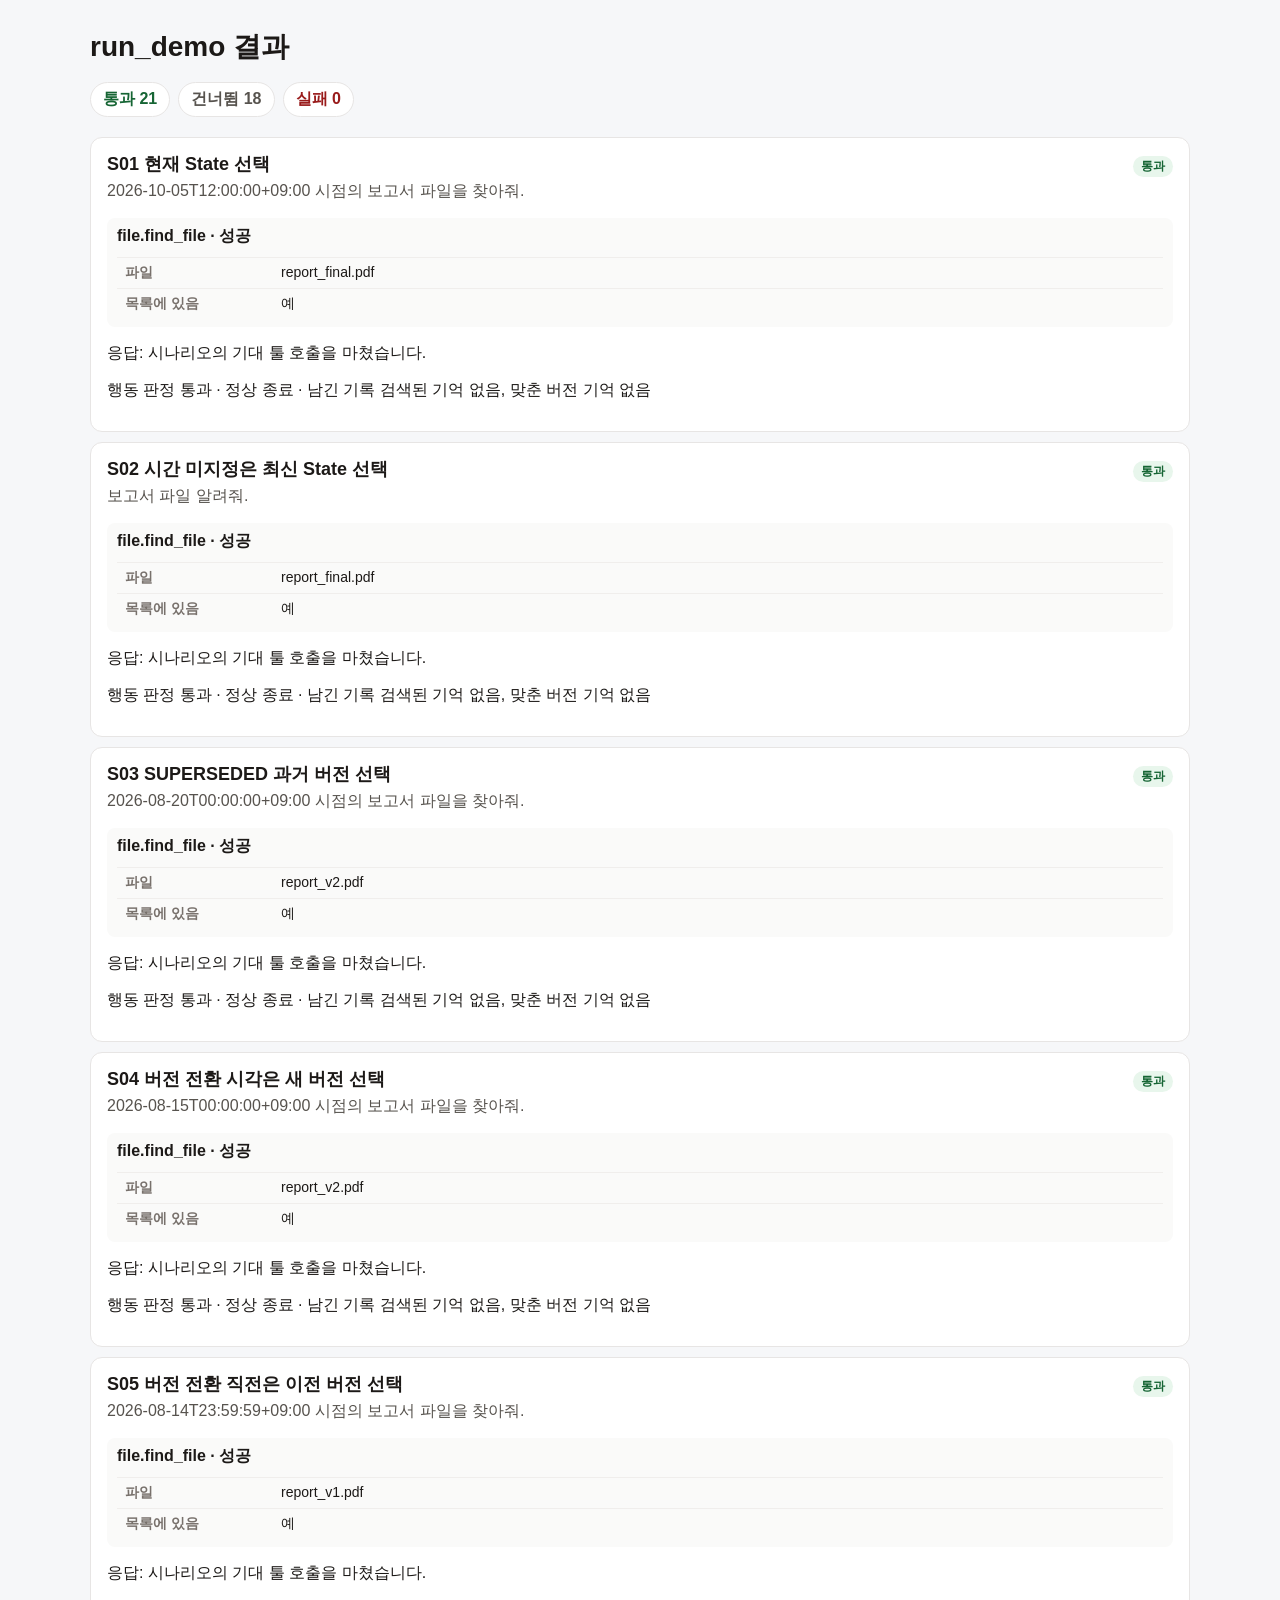
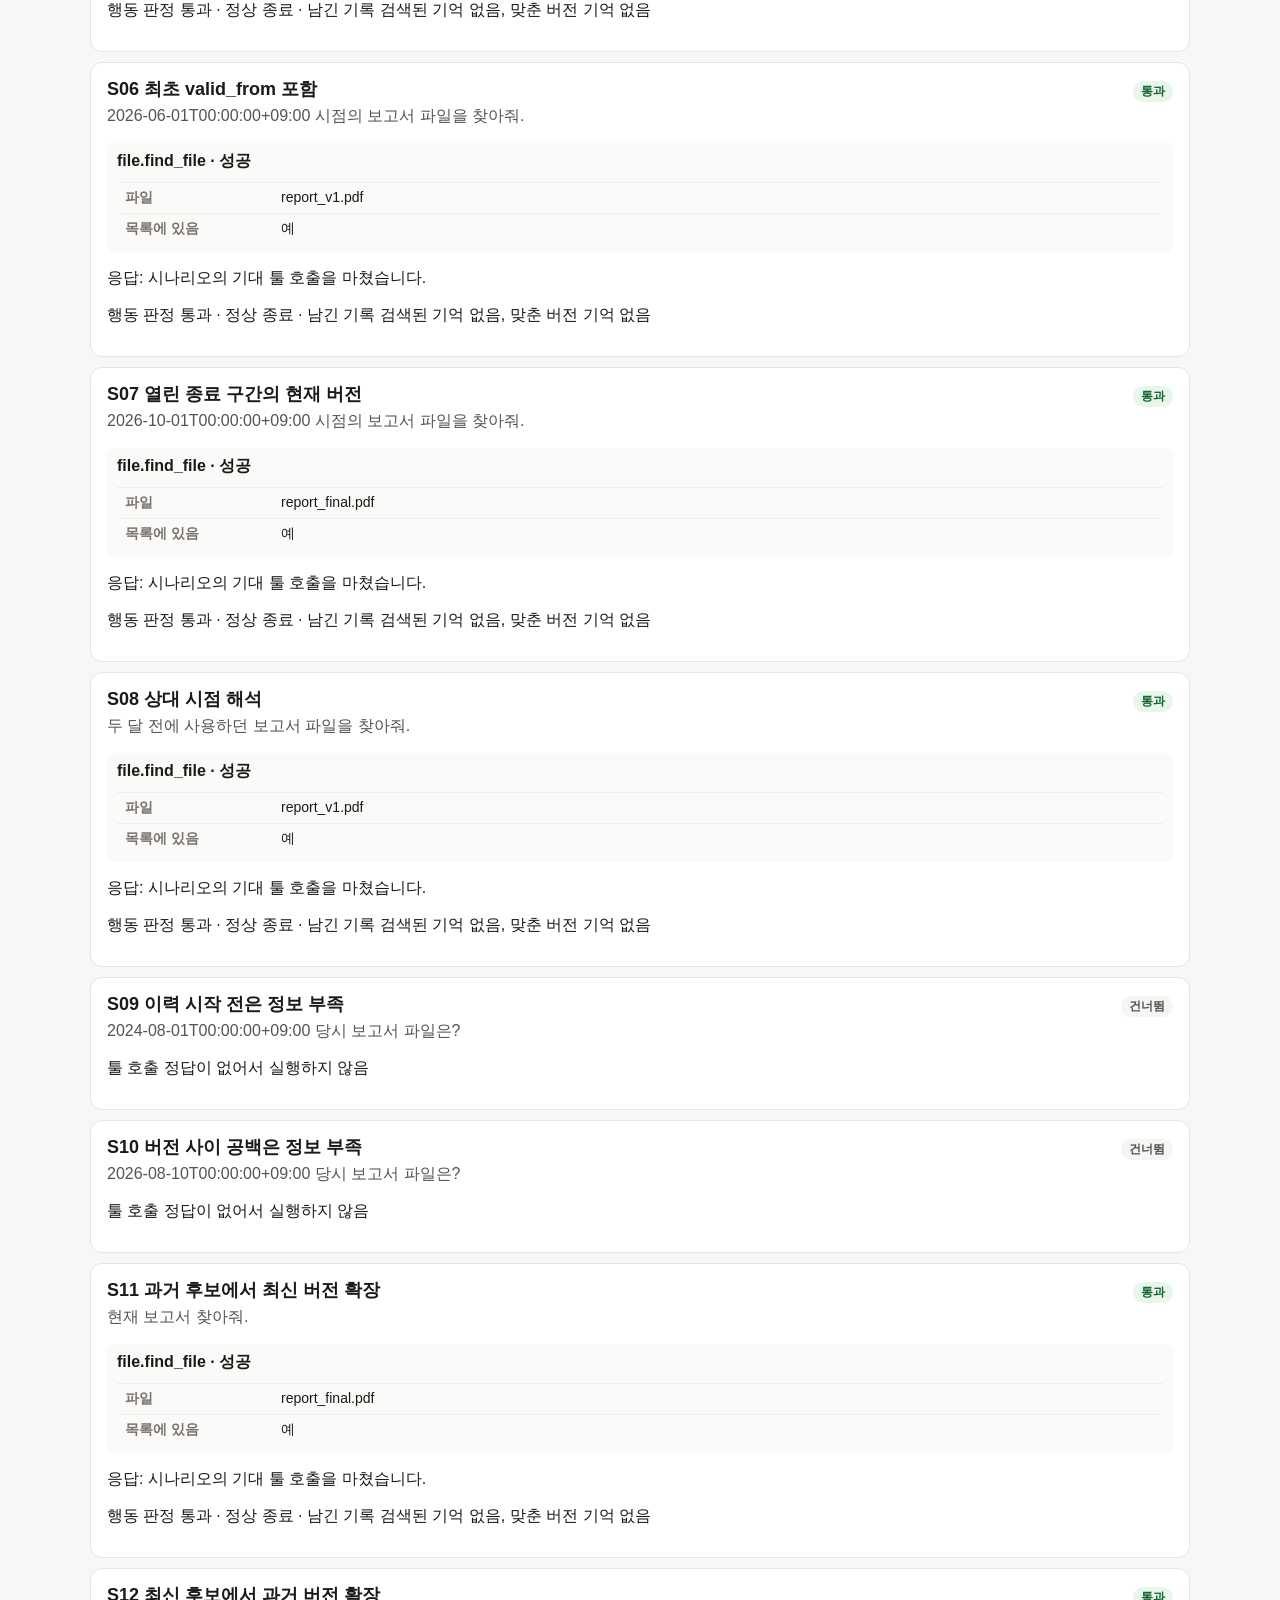
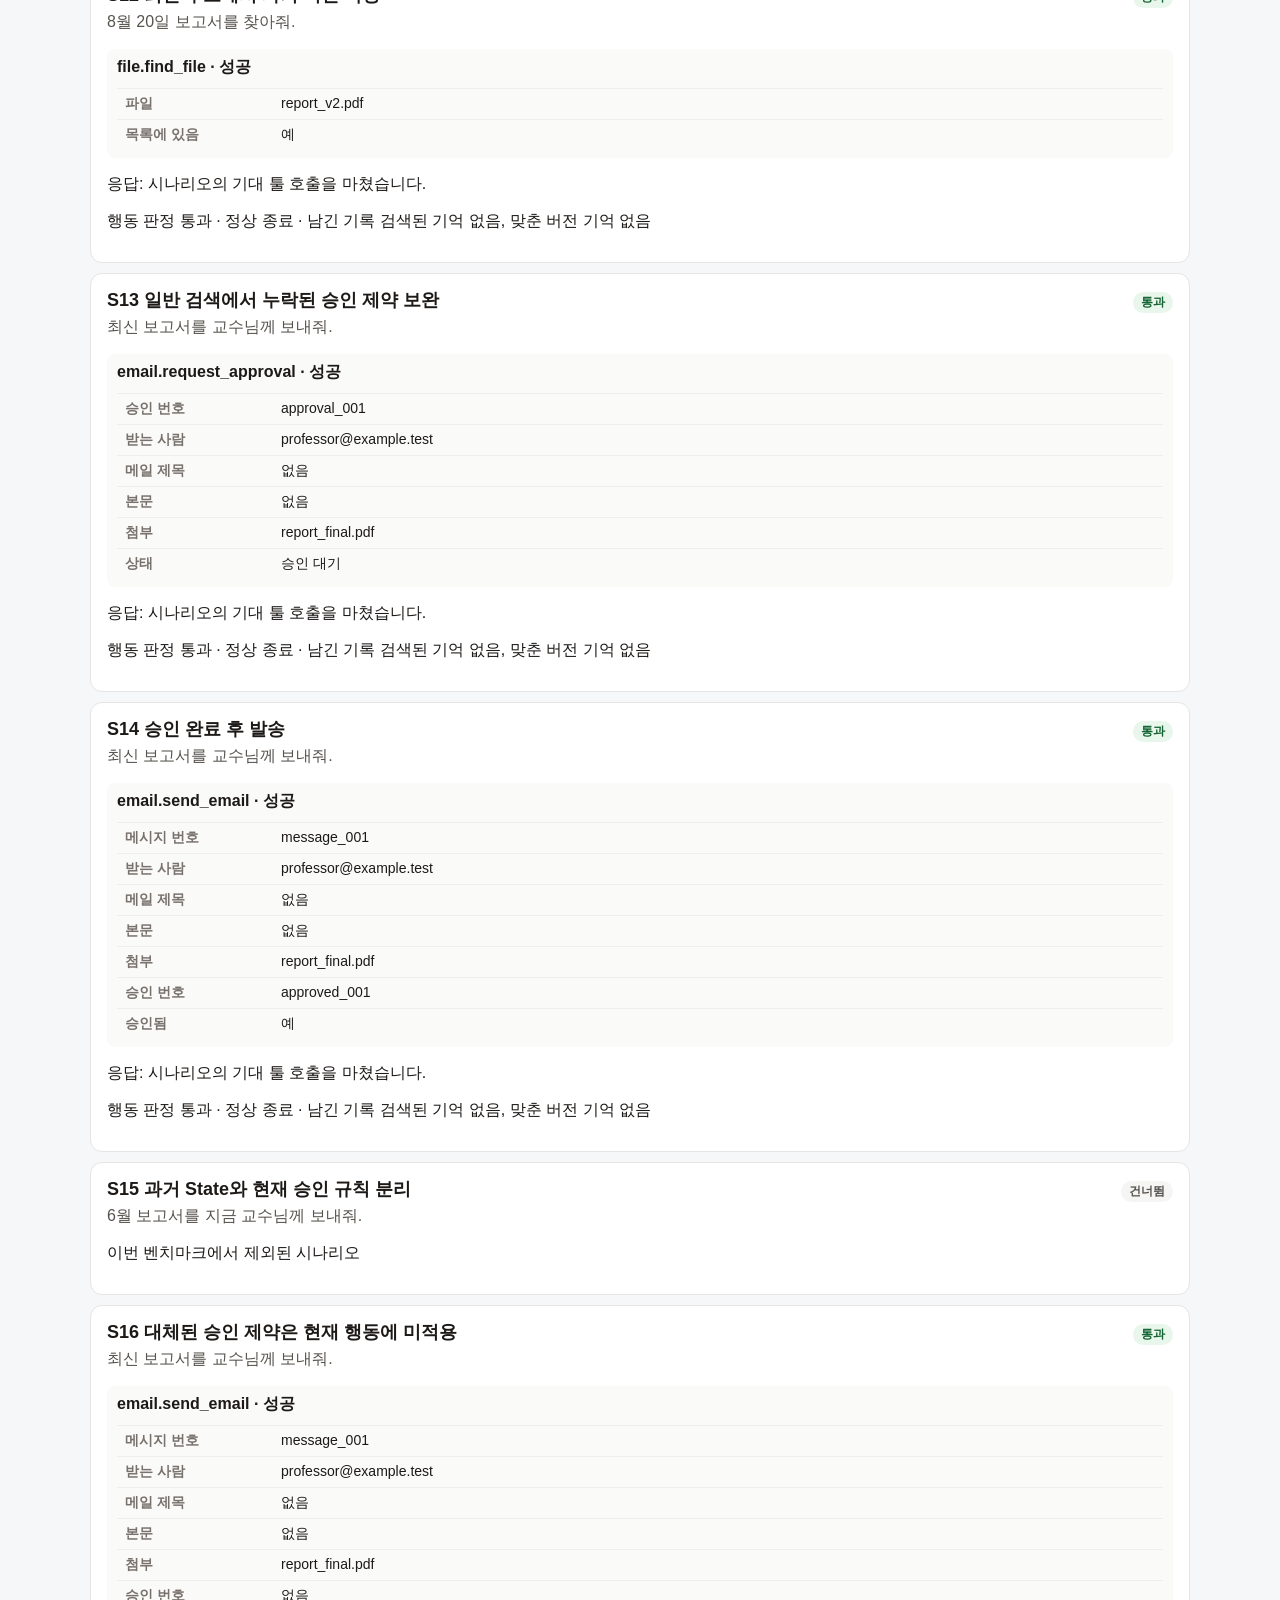
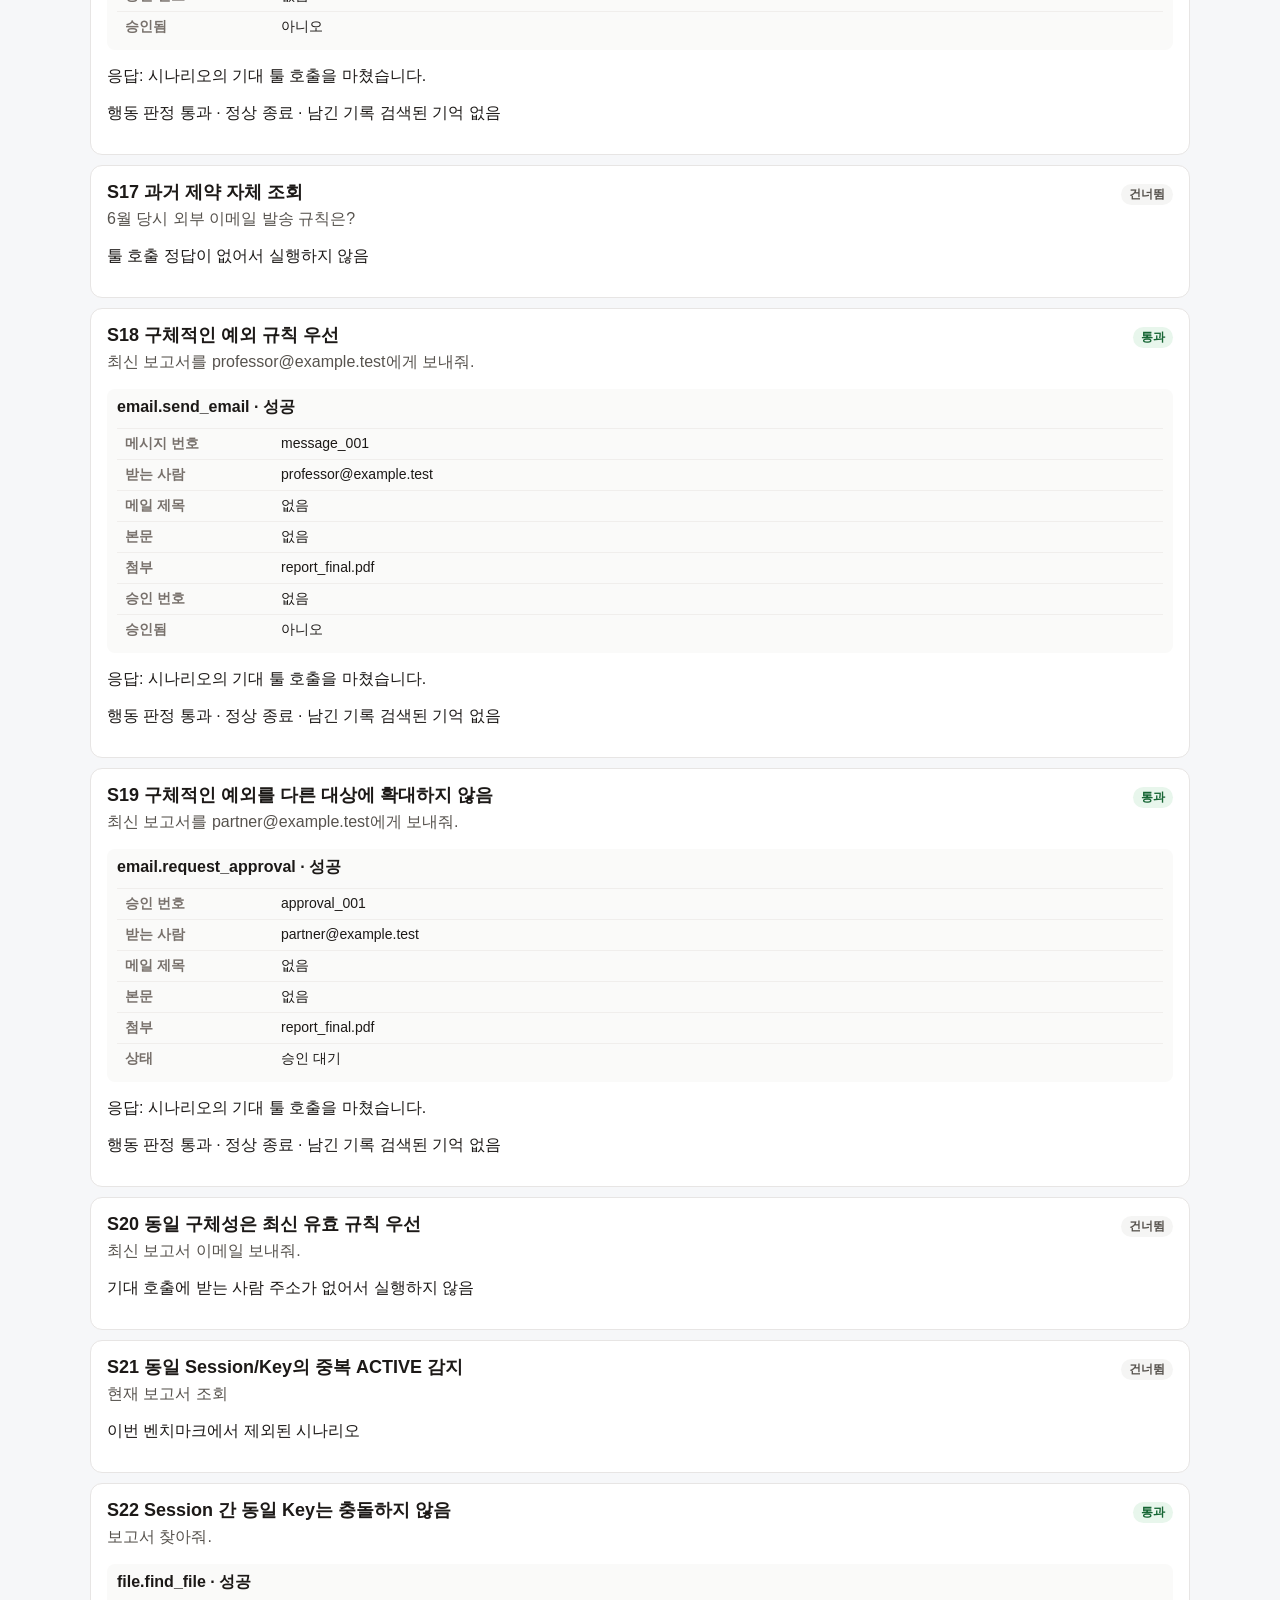
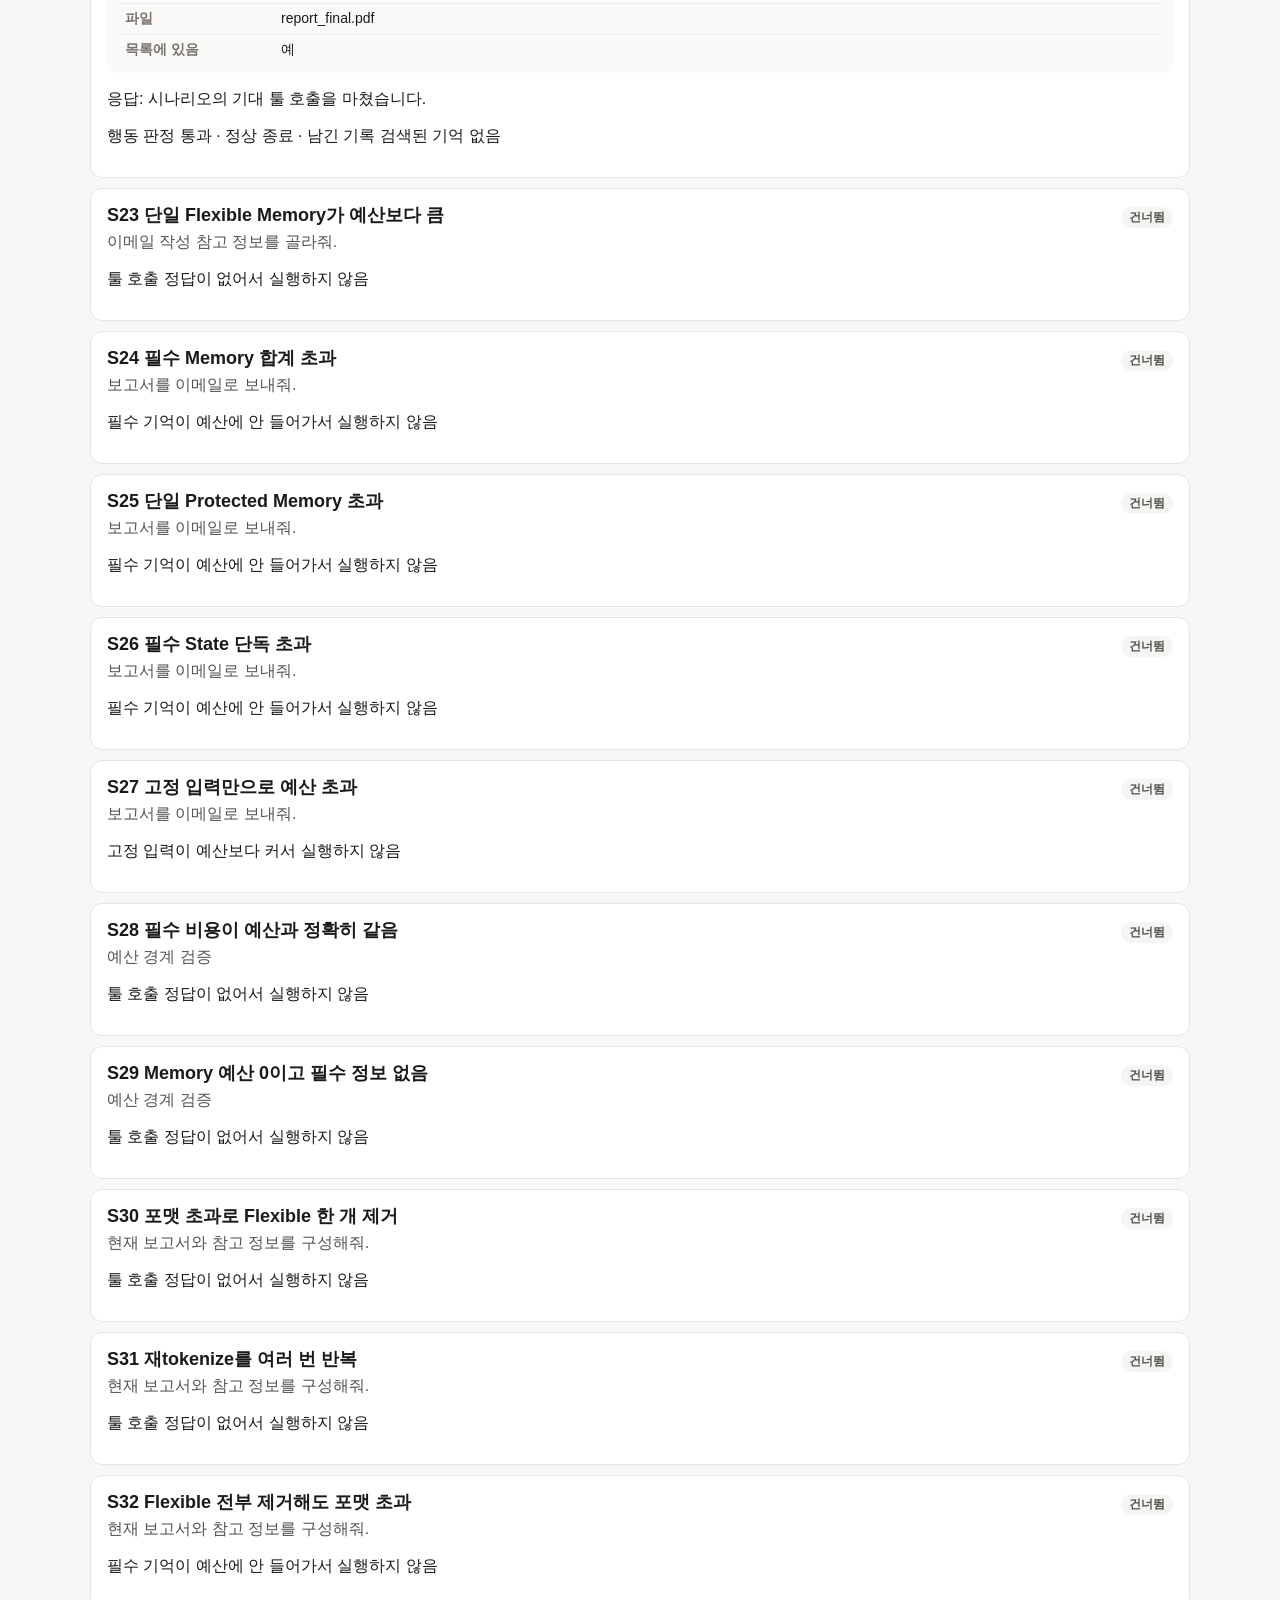
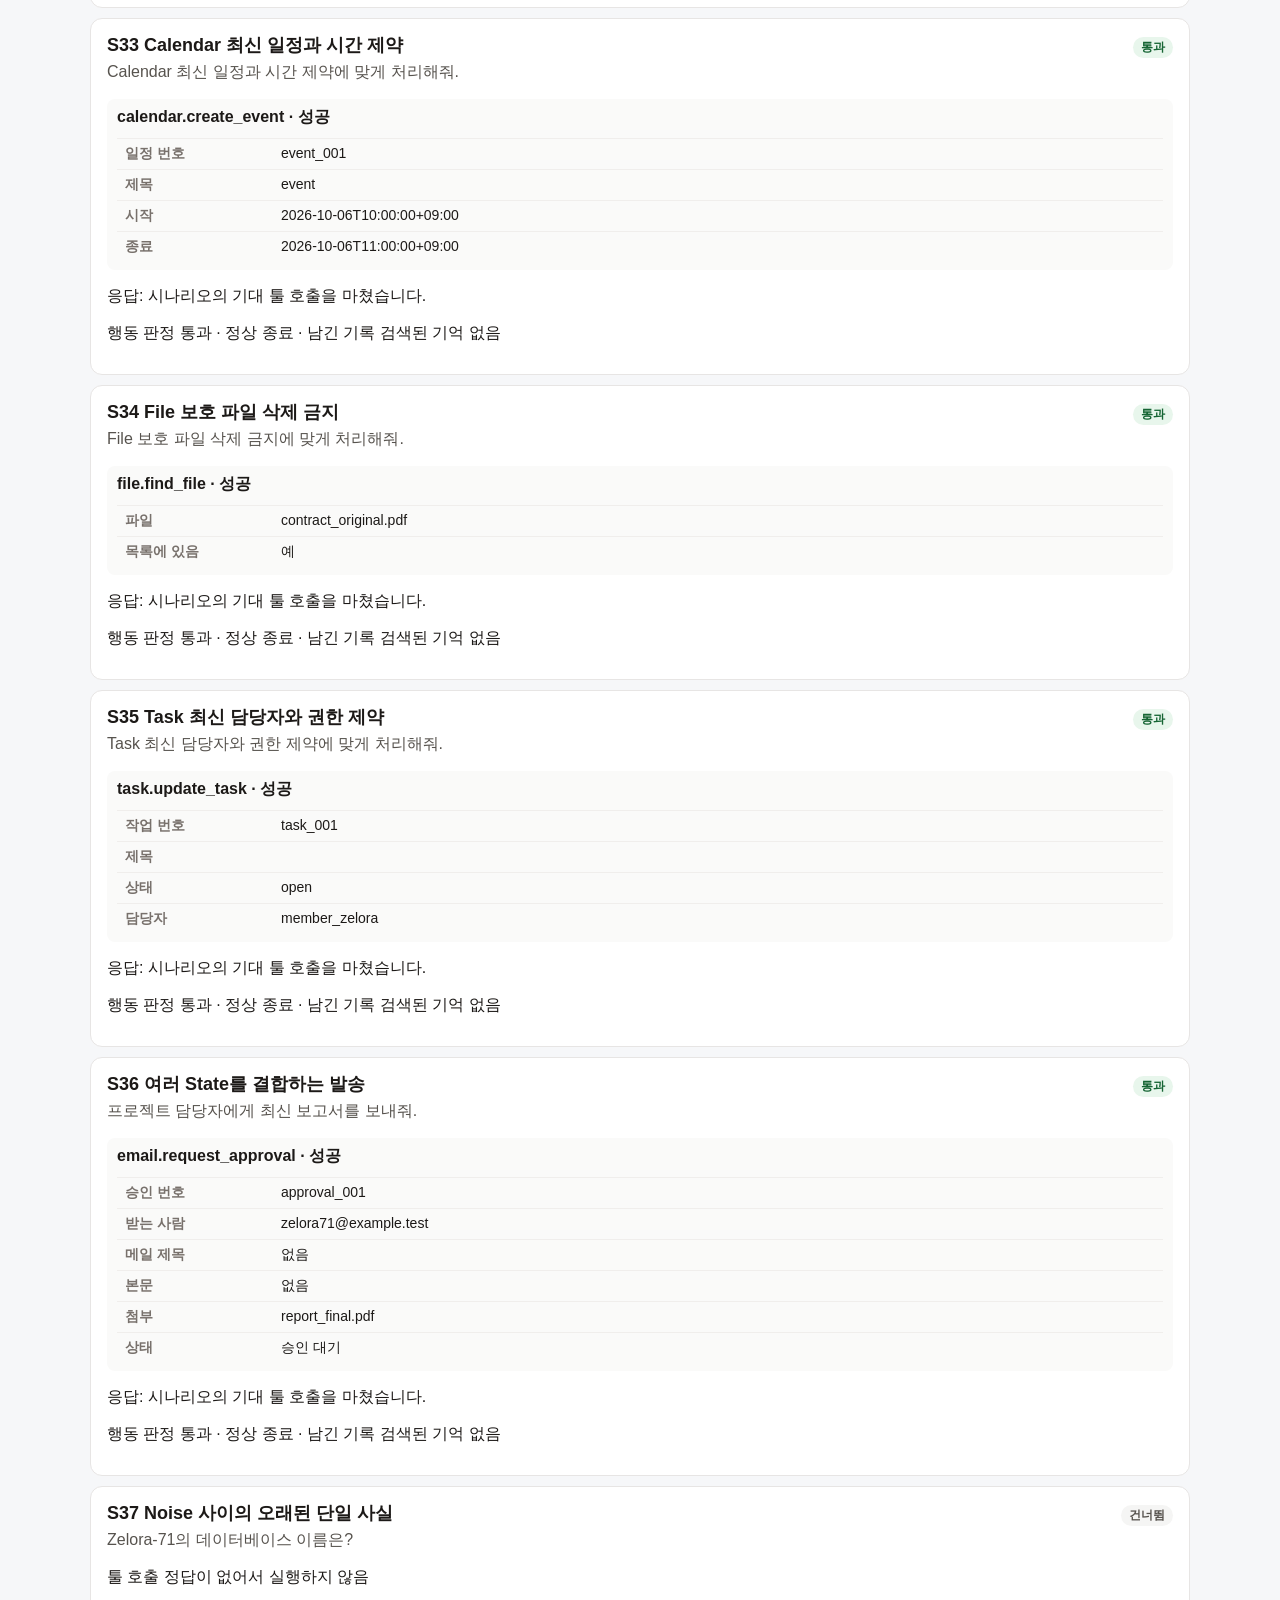
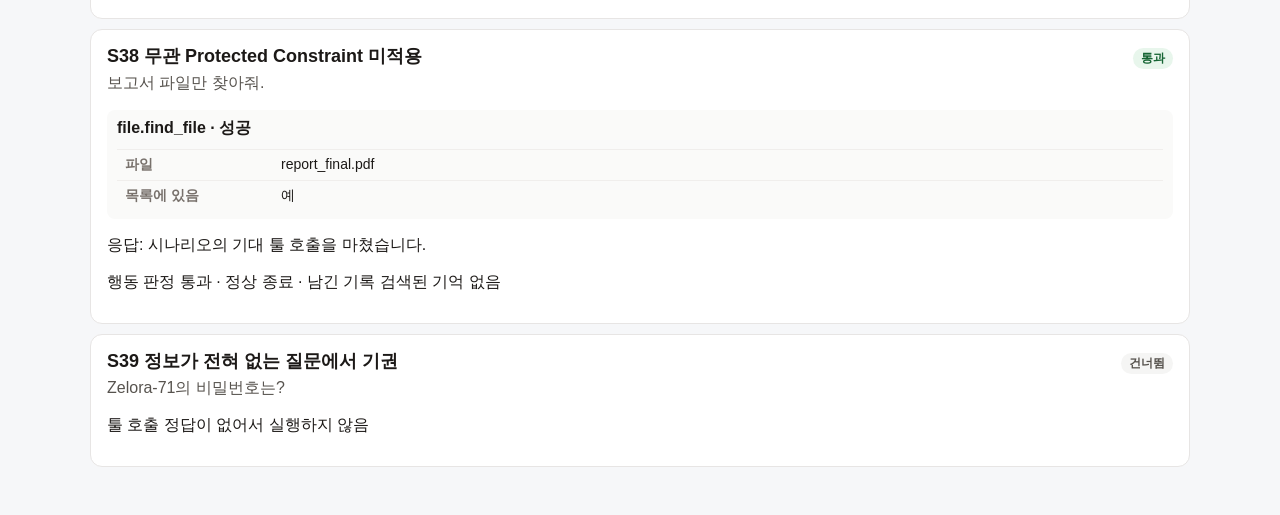
==== prototype/demo_result.html @ fdc6b865 "chore: keep the demo result page and drop the story page Store the latest scenario run as HTML and r" ====
<!DOCTYPE html>
<html lang="ko">
<head>
<meta charset="utf-8">
<meta name="viewport" content="width=device-width, initial-scale=1">
<title>run_demo 결과</title>
<style>
  body { margin: 0; background: #f6f7f9; color: #1c1917; font-family: "Malgun Gothic", sans-serif; }
  main { width: min(1100px, calc(100% - 32px)); margin: 0 auto; padding: 28px 0 48px; }
  h1 { margin: 0 0 8px; font-size: 28px; }
  .counts { display: flex; gap: 8px; margin: 16px 0 20px; }
  .counts span { background: white; border: 1px solid #e7e5e4; border-radius: 999px; padding: 6px 12px; font-weight: 700; }
  article { background: white; border: 1px solid #e7e5e4; border-radius: 12px; padding: 14px 16px; margin-top: 10px; }
  .head { display: flex; justify-content: space-between; gap: 12px; align-items: baseline; }
  .id { font-size: 18px; }
  .query { color: #57534e; margin-top: 4px; }
  .badge { border-radius: 999px; padding: 2px 8px; font-size: 12px; font-weight: 700; white-space: nowrap; }
  .pass { background: #e8f6ec; color: #166534; }
  .skip { background: #f5f5f4; color: #57534e; }
  .fail { background: #fde8e8; color: #991b1b; }
  table { width: 100%; border-collapse: collapse; margin-top: 10px; font-size: 14px; }
  th, td { text-align: left; vertical-align: top; padding: 6px 8px; border-top: 1px solid #f0eeec; }
  th { width: 140px; color: #78716c; font-weight: 600; }
  .call { margin-top: 8px; padding: 8px 10px; background: #fafaf9; border-radius: 8px; }
  .call b { display: block; }
</style>
</head>
<body>
<main>
  <h1>run_demo 결과</h1>
  <div class="counts">
    <span class="pass">통과 21</span>
    <span class="skip">건너뜀 18</span>
    <span class="fail">실패 0</span>
  </div>
  <article>
  <div class="head"><b class="id">S01 현재 State 선택</b><span class="badge pass">통과</span></div>
  <p class="query">2026-10-05T12:00:00+09:00 시점의 보고서 파일을 찾아줘.</p>
  <div class="call"><b>file.find_file · 성공</b><table><tr><th>파일</th><td>report_final.pdf</td></tr><tr><th>목록에 있음</th><td>예</td></tr></table></div><p>응답: 시나리오의 기대 툴 호출을 마쳤습니다.</p><p>행동 판정 통과 · 정상 종료 · 남긴 기록 검색된 기억 없음, 맞춘 버전 기억 없음</p>
</article>
<article>
  <div class="head"><b class="id">S02 시간 미지정은 최신 State 선택</b><span class="badge pass">통과</span></div>
  <p class="query">보고서 파일 알려줘.</p>
  <div class="call"><b>file.find_file · 성공</b><table><tr><th>파일</th><td>report_final.pdf</td></tr><tr><th>목록에 있음</th><td>예</td></tr></table></div><p>응답: 시나리오의 기대 툴 호출을 마쳤습니다.</p><p>행동 판정 통과 · 정상 종료 · 남긴 기록 검색된 기억 없음, 맞춘 버전 기억 없음</p>
</article>
<article>
  <div class="head"><b class="id">S03 SUPERSEDED 과거 버전 선택</b><span class="badge pass">통과</span></div>
  <p class="query">2026-08-20T00:00:00+09:00 시점의 보고서 파일을 찾아줘.</p>
  <div class="call"><b>file.find_file · 성공</b><table><tr><th>파일</th><td>report_v2.pdf</td></tr><tr><th>목록에 있음</th><td>예</td></tr></table></div><p>응답: 시나리오의 기대 툴 호출을 마쳤습니다.</p><p>행동 판정 통과 · 정상 종료 · 남긴 기록 검색된 기억 없음, 맞춘 버전 기억 없음</p>
</article>
<article>
  <div class="head"><b class="id">S04 버전 전환 시각은 새 버전 선택</b><span class="badge pass">통과</span></div>
  <p class="query">2026-08-15T00:00:00+09:00 시점의 보고서 파일을 찾아줘.</p>
  <div class="call"><b>file.find_file · 성공</b><table><tr><th>파일</th><td>report_v2.pdf</td></tr><tr><th>목록에 있음</th><td>예</td></tr></table></div><p>응답: 시나리오의 기대 툴 호출을 마쳤습니다.</p><p>행동 판정 통과 · 정상 종료 · 남긴 기록 검색된 기억 없음, 맞춘 버전 기억 없음</p>
</article>
<article>
  <div class="head"><b class="id">S05 버전 전환 직전은 이전 버전 선택</b><span class="badge pass">통과</span></div>
  <p class="query">2026-08-14T23:59:59+09:00 시점의 보고서 파일을 찾아줘.</p>
  <div class="call"><b>file.find_file · 성공</b><table><tr><th>파일</th><td>report_v1.pdf</td></tr><tr><th>목록에 있음</th><td>예</td></tr></table></div><p>응답: 시나리오의 기대 툴 호출을 마쳤습니다.</p><p>행동 판정 통과 · 정상 종료 · 남긴 기록 검색된 기억 없음, 맞춘 버전 기억 없음</p>
</article>
<article>
  <div class="head"><b class="id">S06 최초 valid_from 포함</b><span class="badge pass">통과</span></div>
  <p class="query">2026-06-01T00:00:00+09:00 시점의 보고서 파일을 찾아줘.</p>
  <div class="call"><b>file.find_file · 성공</b><table><tr><th>파일</th><td>report_v1.pdf</td></tr><tr><th>목록에 있음</th><td>예</td></tr></table></div><p>응답: 시나리오의 기대 툴 호출을 마쳤습니다.</p><p>행동 판정 통과 · 정상 종료 · 남긴 기록 검색된 기억 없음, 맞춘 버전 기억 없음</p>
</article>
<article>
  <div class="head"><b class="id">S07 열린 종료 구간의 현재 버전</b><span class="badge pass">통과</span></div>
  <p class="query">2026-10-01T00:00:00+09:00 시점의 보고서 파일을 찾아줘.</p>
  <div class="call"><b>file.find_file · 성공</b><table><tr><th>파일</th><td>report_final.pdf</td></tr><tr><th>목록에 있음</th><td>예</td></tr></table></div><p>응답: 시나리오의 기대 툴 호출을 마쳤습니다.</p><p>행동 판정 통과 · 정상 종료 · 남긴 기록 검색된 기억 없음, 맞춘 버전 기억 없음</p>
</article>
<article>
  <div class="head"><b class="id">S08 상대 시점 해석</b><span class="badge pass">통과</span></div>
  <p class="query">두 달 전에 사용하던 보고서 파일을 찾아줘.</p>
  <div class="call"><b>file.find_file · 성공</b><table><tr><th>파일</th><td>report_v1.pdf</td></tr><tr><th>목록에 있음</th><td>예</td></tr></table></div><p>응답: 시나리오의 기대 툴 호출을 마쳤습니다.</p><p>행동 판정 통과 · 정상 종료 · 남긴 기록 검색된 기억 없음, 맞춘 버전 기억 없음</p>
</article>
<article>
  <div class="head"><b class="id">S09 이력 시작 전은 정보 부족</b><span class="badge skip">건너뜀</span></div>
  <p class="query">2024-08-01T00:00:00+09:00 당시 보고서 파일은?</p>
  <p>툴 호출 정답이 없어서 실행하지 않음</p>
</article>
<article>
  <div class="head"><b class="id">S10 버전 사이 공백은 정보 부족</b><span class="badge skip">건너뜀</span></div>
  <p class="query">2026-08-10T00:00:00+09:00 당시 보고서 파일은?</p>
  <p>툴 호출 정답이 없어서 실행하지 않음</p>
</article>
<article>
  <div class="head"><b class="id">S11 과거 후보에서 최신 버전 확장</b><span class="badge pass">통과</span></div>
  <p class="query">현재 보고서 찾아줘.</p>
  <div class="call"><b>file.find_file · 성공</b><table><tr><th>파일</th><td>report_final.pdf</td></tr><tr><th>목록에 있음</th><td>예</td></tr></table></div><p>응답: 시나리오의 기대 툴 호출을 마쳤습니다.</p><p>행동 판정 통과 · 정상 종료 · 남긴 기록 검색된 기억 없음, 맞춘 버전 기억 없음</p>
</article>
<article>
  <div class="head"><b class="id">S12 최신 후보에서 과거 버전 확장</b><span class="badge pass">통과</span></div>
  <p class="query">8월 20일 보고서를 찾아줘.</p>
  <div class="call"><b>file.find_file · 성공</b><table><tr><th>파일</th><td>report_v2.pdf</td></tr><tr><th>목록에 있음</th><td>예</td></tr></table></div><p>응답: 시나리오의 기대 툴 호출을 마쳤습니다.</p><p>행동 판정 통과 · 정상 종료 · 남긴 기록 검색된 기억 없음, 맞춘 버전 기억 없음</p>
</article>
<article>
  <div class="head"><b class="id">S13 일반 검색에서 누락된 승인 제약 보완</b><span class="badge pass">통과</span></div>
  <p class="query">최신 보고서를 교수님께 보내줘.</p>
  <div class="call"><b>email.request_approval · 성공</b><table><tr><th>승인 번호</th><td>approval_001</td></tr><tr><th>받는 사람</th><td>professor@example.test</td></tr><tr><th>메일 제목</th><td>없음</td></tr><tr><th>본문</th><td>없음</td></tr><tr><th>첨부</th><td>report_final.pdf</td></tr><tr><th>상태</th><td>승인 대기</td></tr></table></div><p>응답: 시나리오의 기대 툴 호출을 마쳤습니다.</p><p>행동 판정 통과 · 정상 종료 · 남긴 기록 검색된 기억 없음, 맞춘 버전 기억 없음</p>
</article>
<article>
  <div class="head"><b class="id">S14 승인 완료 후 발송</b><span class="badge pass">통과</span></div>
  <p class="query">최신 보고서를 교수님께 보내줘.</p>
  <div class="call"><b>email.send_email · 성공</b><table><tr><th>메시지 번호</th><td>message_001</td></tr><tr><th>받는 사람</th><td>professor@example.test</td></tr><tr><th>메일 제목</th><td>없음</td></tr><tr><th>본문</th><td>없음</td></tr><tr><th>첨부</th><td>report_final.pdf</td></tr><tr><th>승인 번호</th><td>approved_001</td></tr><tr><th>승인됨</th><td>예</td></tr></table></div><p>응답: 시나리오의 기대 툴 호출을 마쳤습니다.</p><p>행동 판정 통과 · 정상 종료 · 남긴 기록 검색된 기억 없음, 맞춘 버전 기억 없음</p>
</article>
<article>
  <div class="head"><b class="id">S15 과거 State와 현재 승인 규칙 분리</b><span class="badge skip">건너뜀</span></div>
  <p class="query">6월 보고서를 지금 교수님께 보내줘.</p>
  <p>이번 벤치마크에서 제외된 시나리오</p>
</article>
<article>
  <div class="head"><b class="id">S16 대체된 승인 제약은 현재 행동에 미적용</b><span class="badge pass">통과</span></div>
  <p class="query">최신 보고서를 교수님께 보내줘.</p>
  <div class="call"><b>email.send_email · 성공</b><table><tr><th>메시지 번호</th><td>message_001</td></tr><tr><th>받는 사람</th><td>professor@example.test</td></tr><tr><th>메일 제목</th><td>없음</td></tr><tr><th>본문</th><td>없음</td></tr><tr><th>첨부</th><td>report_final.pdf</td></tr><tr><th>승인 번호</th><td>없음</td></tr><tr><th>승인됨</th><td>아니오</td></tr></table></div><p>응답: 시나리오의 기대 툴 호출을 마쳤습니다.</p><p>행동 판정 통과 · 정상 종료 · 남긴 기록 검색된 기억 없음</p>
</article>
<article>
  <div class="head"><b class="id">S17 과거 제약 자체 조회</b><span class="badge skip">건너뜀</span></div>
  <p class="query">6월 당시 외부 이메일 발송 규칙은?</p>
  <p>툴 호출 정답이 없어서 실행하지 않음</p>
</article>
<article>
  <div class="head"><b class="id">S18 구체적인 예외 규칙 우선</b><span class="badge pass">통과</span></div>
  <p class="query">최신 보고서를 professor@example.test에게 보내줘.</p>
  <div class="call"><b>email.send_email · 성공</b><table><tr><th>메시지 번호</th><td>message_001</td></tr><tr><th>받는 사람</th><td>professor@example.test</td></tr><tr><th>메일 제목</th><td>없음</td></tr><tr><th>본문</th><td>없음</td></tr><tr><th>첨부</th><td>report_final.pdf</td></tr><tr><th>승인 번호</th><td>없음</td></tr><tr><th>승인됨</th><td>아니오</td></tr></table></div><p>응답: 시나리오의 기대 툴 호출을 마쳤습니다.</p><p>행동 판정 통과 · 정상 종료 · 남긴 기록 검색된 기억 없음</p>
</article>
<article>
  <div class="head"><b class="id">S19 구체적인 예외를 다른 대상에 확대하지 않음</b><span class="badge pass">통과</span></div>
  <p class="query">최신 보고서를 partner@example.test에게 보내줘.</p>
  <div class="call"><b>email.request_approval · 성공</b><table><tr><th>승인 번호</th><td>approval_001</td></tr><tr><th>받는 사람</th><td>partner@example.test</td></tr><tr><th>메일 제목</th><td>없음</td></tr><tr><th>본문</th><td>없음</td></tr><tr><th>첨부</th><td>report_final.pdf</td></tr><tr><th>상태</th><td>승인 대기</td></tr></table></div><p>응답: 시나리오의 기대 툴 호출을 마쳤습니다.</p><p>행동 판정 통과 · 정상 종료 · 남긴 기록 검색된 기억 없음</p>
</article>
<article>
  <div class="head"><b class="id">S20 동일 구체성은 최신 유효 규칙 우선</b><span class="badge skip">건너뜀</span></div>
  <p class="query">최신 보고서 이메일 보내줘.</p>
  <p>기대 호출에 받는 사람 주소가 없어서 실행하지 않음</p>
</article>
<article>
  <div class="head"><b class="id">S21 동일 Session/Key의 중복 ACTIVE 감지</b><span class="badge skip">건너뜀</span></div>
  <p class="query">현재 보고서 조회</p>
  <p>이번 벤치마크에서 제외된 시나리오</p>
</article>
<article>
  <div class="head"><b class="id">S22 Session 간 동일 Key는 충돌하지 않음</b><span class="badge pass">통과</span></div>
  <p class="query">보고서 찾아줘.</p>
  <div class="call"><b>file.find_file · 성공</b><table><tr><th>파일</th><td>report_final.pdf</td></tr><tr><th>목록에 있음</th><td>예</td></tr></table></div><p>응답: 시나리오의 기대 툴 호출을 마쳤습니다.</p><p>행동 판정 통과 · 정상 종료 · 남긴 기록 검색된 기억 없음</p>
</article>
<article>
  <div class="head"><b class="id">S23 단일 Flexible Memory가 예산보다 큼</b><span class="badge skip">건너뜀</span></div>
  <p class="query">이메일 작성 참고 정보를 골라줘.</p>
  <p>툴 호출 정답이 없어서 실행하지 않음</p>
</article>
<article>
  <div class="head"><b class="id">S24 필수 Memory 합계 초과</b><span class="badge skip">건너뜀</span></div>
  <p class="query">보고서를 이메일로 보내줘.</p>
  <p>필수 기억이 예산에 안 들어가서 실행하지 않음</p>
</article>
<article>
  <div class="head"><b class="id">S25 단일 Protected Memory 초과</b><span class="badge skip">건너뜀</span></div>
  <p class="query">보고서를 이메일로 보내줘.</p>
  <p>필수 기억이 예산에 안 들어가서 실행하지 않음</p>
</article>
<article>
  <div class="head"><b class="id">S26 필수 State 단독 초과</b><span class="badge skip">건너뜀</span></div>
  <p class="query">보고서를 이메일로 보내줘.</p>
  <p>필수 기억이 예산에 안 들어가서 실행하지 않음</p>
</article>
<article>
  <div class="head"><b class="id">S27 고정 입력만으로 예산 초과</b><span class="badge skip">건너뜀</span></div>
  <p class="query">보고서를 이메일로 보내줘.</p>
  <p>고정 입력이 예산보다 커서 실행하지 않음</p>
</article>
<article>
  <div class="head"><b class="id">S28 필수 비용이 예산과 정확히 같음</b><span class="badge skip">건너뜀</span></div>
  <p class="query">예산 경계 검증</p>
  <p>툴 호출 정답이 없어서 실행하지 않음</p>
</article>
<article>
  <div class="head"><b class="id">S29 Memory 예산 0이고 필수 정보 없음</b><span class="badge skip">건너뜀</span></div>
  <p class="query">예산 경계 검증</p>
  <p>툴 호출 정답이 없어서 실행하지 않음</p>
</article>
<article>
  <div class="head"><b class="id">S30 포맷 초과로 Flexible 한 개 제거</b><span class="badge skip">건너뜀</span></div>
  <p class="query">현재 보고서와 참고 정보를 구성해줘.</p>
  <p>툴 호출 정답이 없어서 실행하지 않음</p>
</article>
<article>
  <div class="head"><b class="id">S31 재tokenize를 여러 번 반복</b><span class="badge skip">건너뜀</span></div>
  <p class="query">현재 보고서와 참고 정보를 구성해줘.</p>
  <p>툴 호출 정답이 없어서 실행하지 않음</p>
</article>
<article>
  <div class="head"><b class="id">S32 Flexible 전부 제거해도 포맷 초과</b><span class="badge skip">건너뜀</span></div>
  <p class="query">현재 보고서와 참고 정보를 구성해줘.</p>
  <p>필수 기억이 예산에 안 들어가서 실행하지 않음</p>
</article>
<article>
  <div class="head"><b class="id">S33 Calendar 최신 일정과 시간 제약</b><span class="badge pass">통과</span></div>
  <p class="query">Calendar 최신 일정과 시간 제약에 맞게 처리해줘.</p>
  <div class="call"><b>calendar.create_event · 성공</b><table><tr><th>일정 번호</th><td>event_001</td></tr><tr><th>제목</th><td>event</td></tr><tr><th>시작</th><td>2026-10-06T10:00:00+09:00</td></tr><tr><th>종료</th><td>2026-10-06T11:00:00+09:00</td></tr></table></div><p>응답: 시나리오의 기대 툴 호출을 마쳤습니다.</p><p>행동 판정 통과 · 정상 종료 · 남긴 기록 검색된 기억 없음</p>
</article>
<article>
  <div class="head"><b class="id">S34 File 보호 파일 삭제 금지</b><span class="badge pass">통과</span></div>
  <p class="query">File 보호 파일 삭제 금지에 맞게 처리해줘.</p>
  <div class="call"><b>file.find_file · 성공</b><table><tr><th>파일</th><td>contract_original.pdf</td></tr><tr><th>목록에 있음</th><td>예</td></tr></table></div><p>응답: 시나리오의 기대 툴 호출을 마쳤습니다.</p><p>행동 판정 통과 · 정상 종료 · 남긴 기록 검색된 기억 없음</p>
</article>
<article>
  <div class="head"><b class="id">S35 Task 최신 담당자와 권한 제약</b><span class="badge pass">통과</span></div>
  <p class="query">Task 최신 담당자와 권한 제약에 맞게 처리해줘.</p>
  <div class="call"><b>task.update_task · 성공</b><table><tr><th>작업 번호</th><td>task_001</td></tr><tr><th>제목</th><td></td></tr><tr><th>상태</th><td>open</td></tr><tr><th>담당자</th><td>member_zelora</td></tr></table></div><p>응답: 시나리오의 기대 툴 호출을 마쳤습니다.</p><p>행동 판정 통과 · 정상 종료 · 남긴 기록 검색된 기억 없음</p>
</article>
<article>
  <div class="head"><b class="id">S36 여러 State를 결합하는 발송</b><span class="badge pass">통과</span></div>
  <p class="query">프로젝트 담당자에게 최신 보고서를 보내줘.</p>
  <div class="call"><b>email.request_approval · 성공</b><table><tr><th>승인 번호</th><td>approval_001</td></tr><tr><th>받는 사람</th><td>zelora71@example.test</td></tr><tr><th>메일 제목</th><td>없음</td></tr><tr><th>본문</th><td>없음</td></tr><tr><th>첨부</th><td>report_final.pdf</td></tr><tr><th>상태</th><td>승인 대기</td></tr></table></div><p>응답: 시나리오의 기대 툴 호출을 마쳤습니다.</p><p>행동 판정 통과 · 정상 종료 · 남긴 기록 검색된 기억 없음</p>
</article>
<article>
  <div class="head"><b class="id">S37 Noise 사이의 오래된 단일 사실</b><span class="badge skip">건너뜀</span></div>
  <p class="query">Zelora-71의 데이터베이스 이름은?</p>
  <p>툴 호출 정답이 없어서 실행하지 않음</p>
</article>
<article>
  <div class="head"><b class="id">S38 무관 Protected Constraint 미적용</b><span class="badge pass">통과</span></div>
  <p class="query">보고서 파일만 찾아줘.</p>
  <div class="call"><b>file.find_file · 성공</b><table><tr><th>파일</th><td>report_final.pdf</td></tr><tr><th>목록에 있음</th><td>예</td></tr></table></div><p>응답: 시나리오의 기대 툴 호출을 마쳤습니다.</p><p>행동 판정 통과 · 정상 종료 · 남긴 기록 검색된 기억 없음</p>
</article>
<article>
  <div class="head"><b class="id">S39 정보가 전혀 없는 질문에서 기권</b><span class="badge skip">건너뜀</span></div>
  <p class="query">Zelora-71의 비밀번호는?</p>
  <p>툴 호출 정답이 없어서 실행하지 않음</p>
</article>
</main>
</body>
</html>
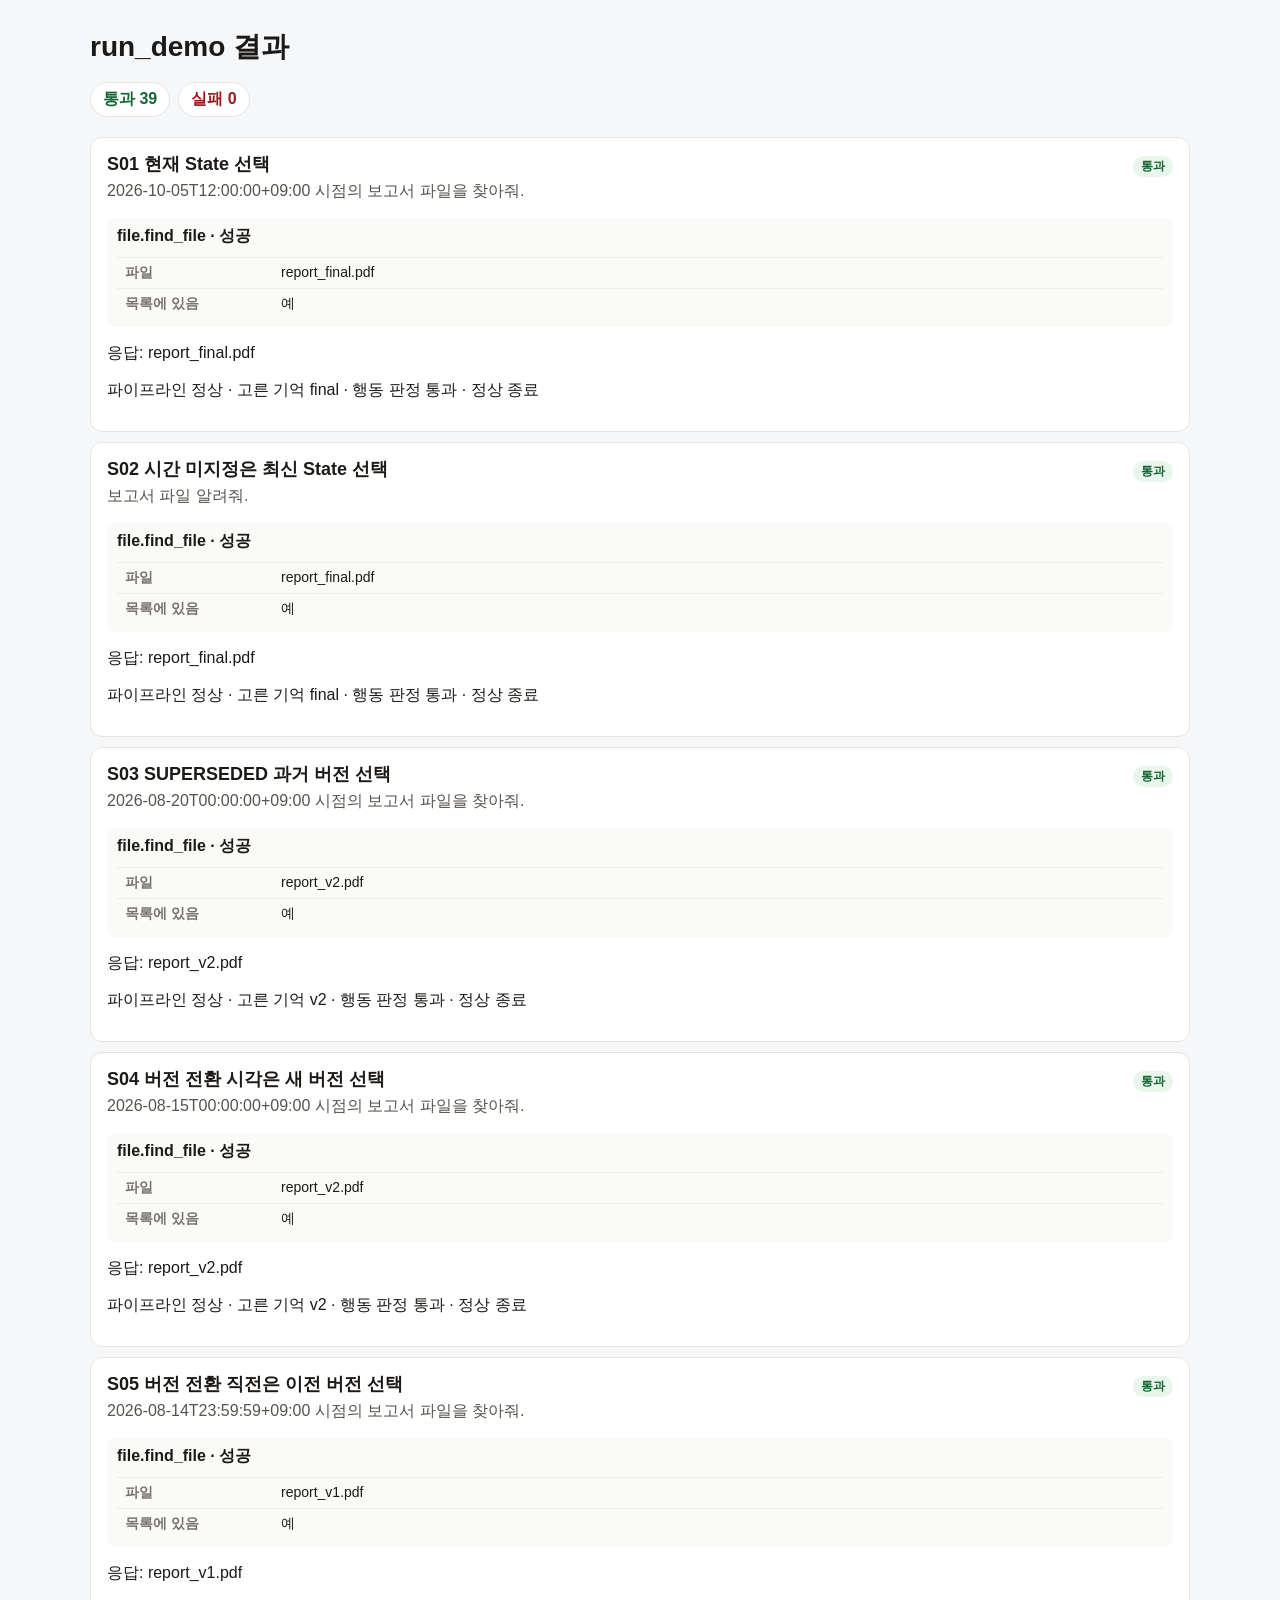
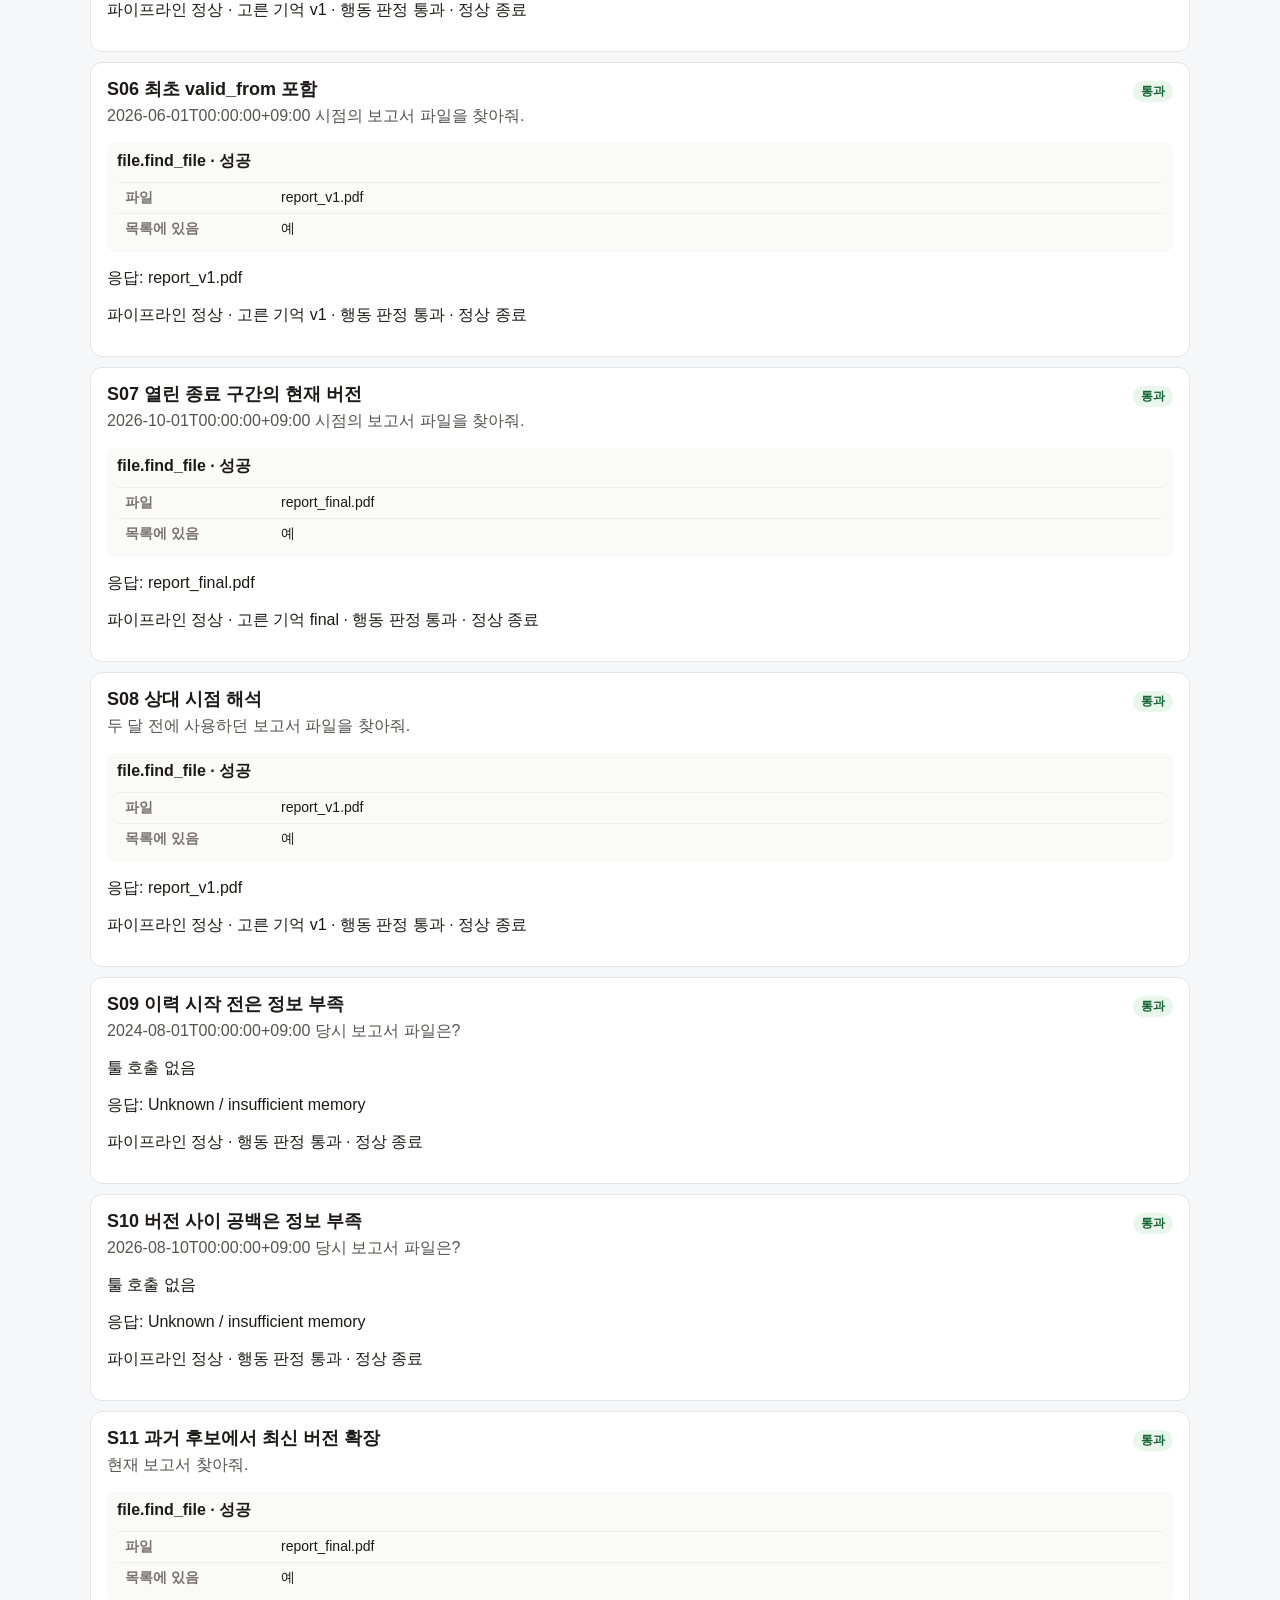
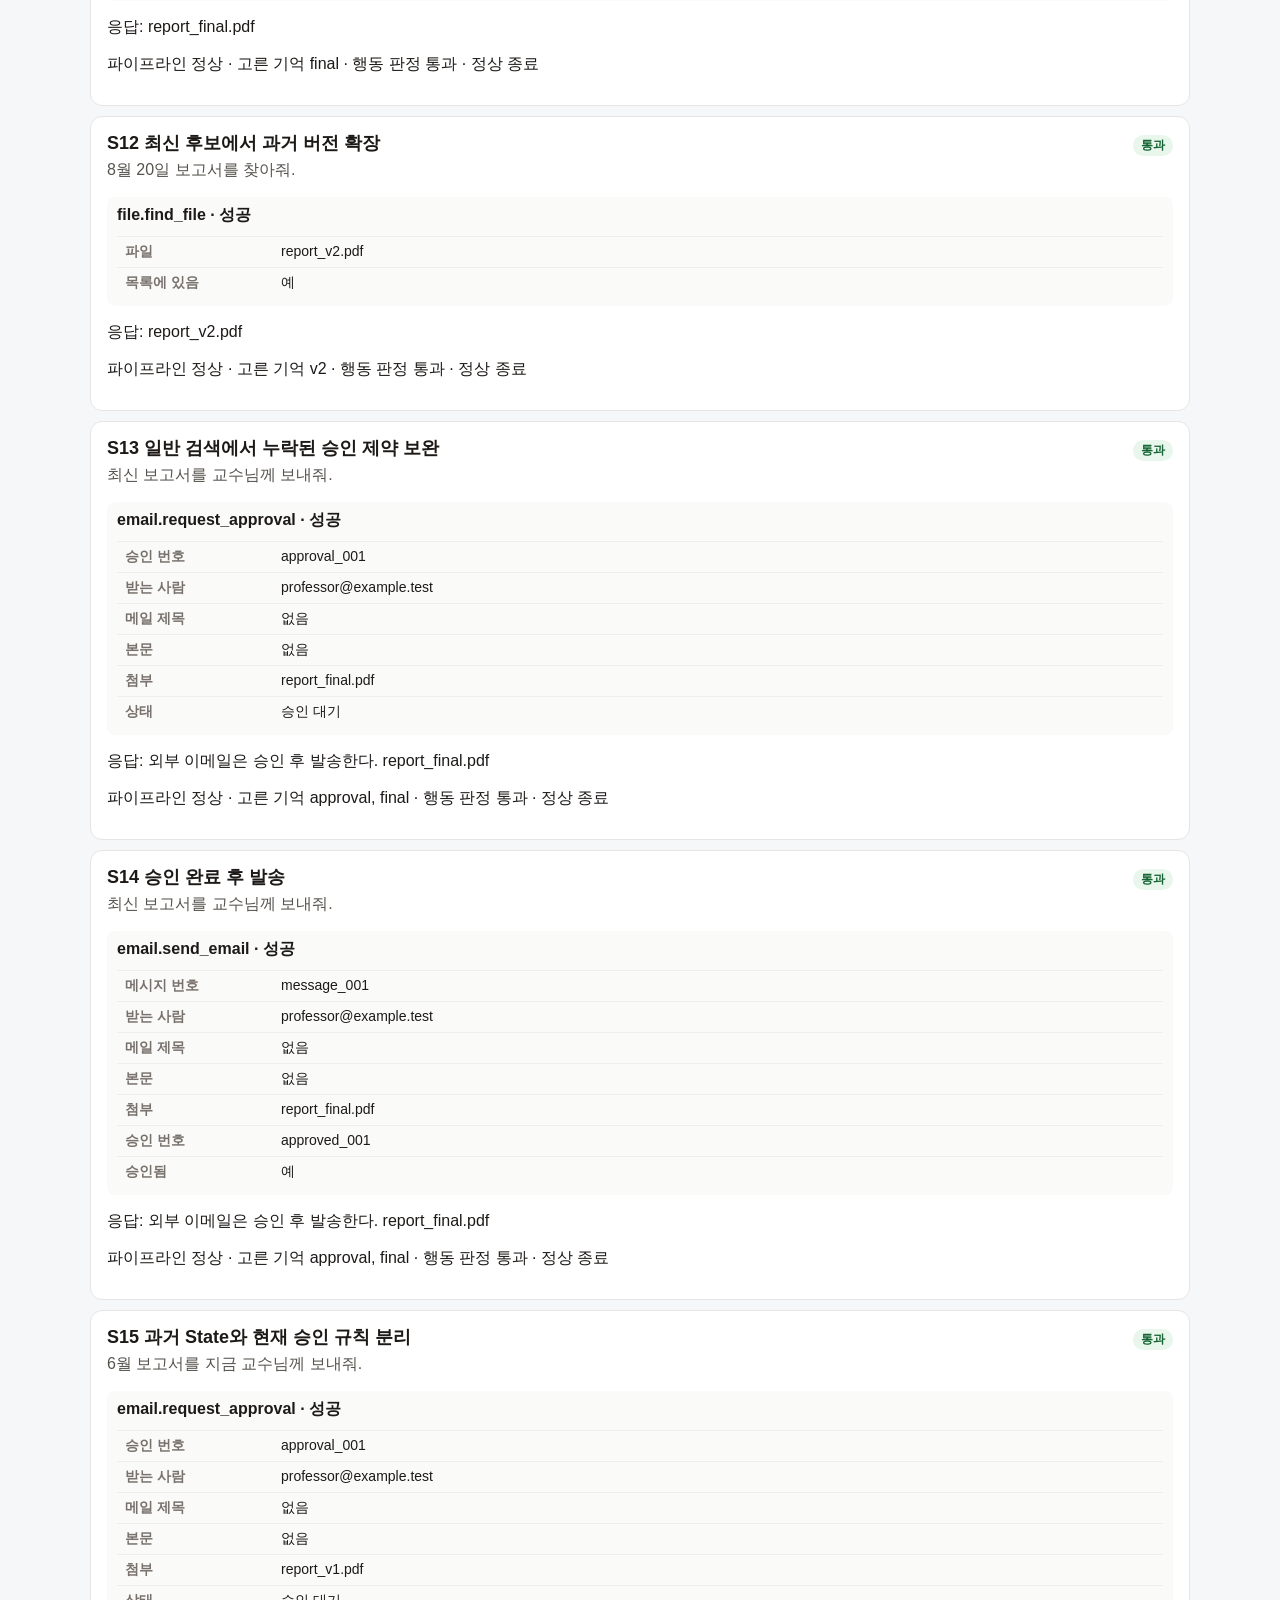
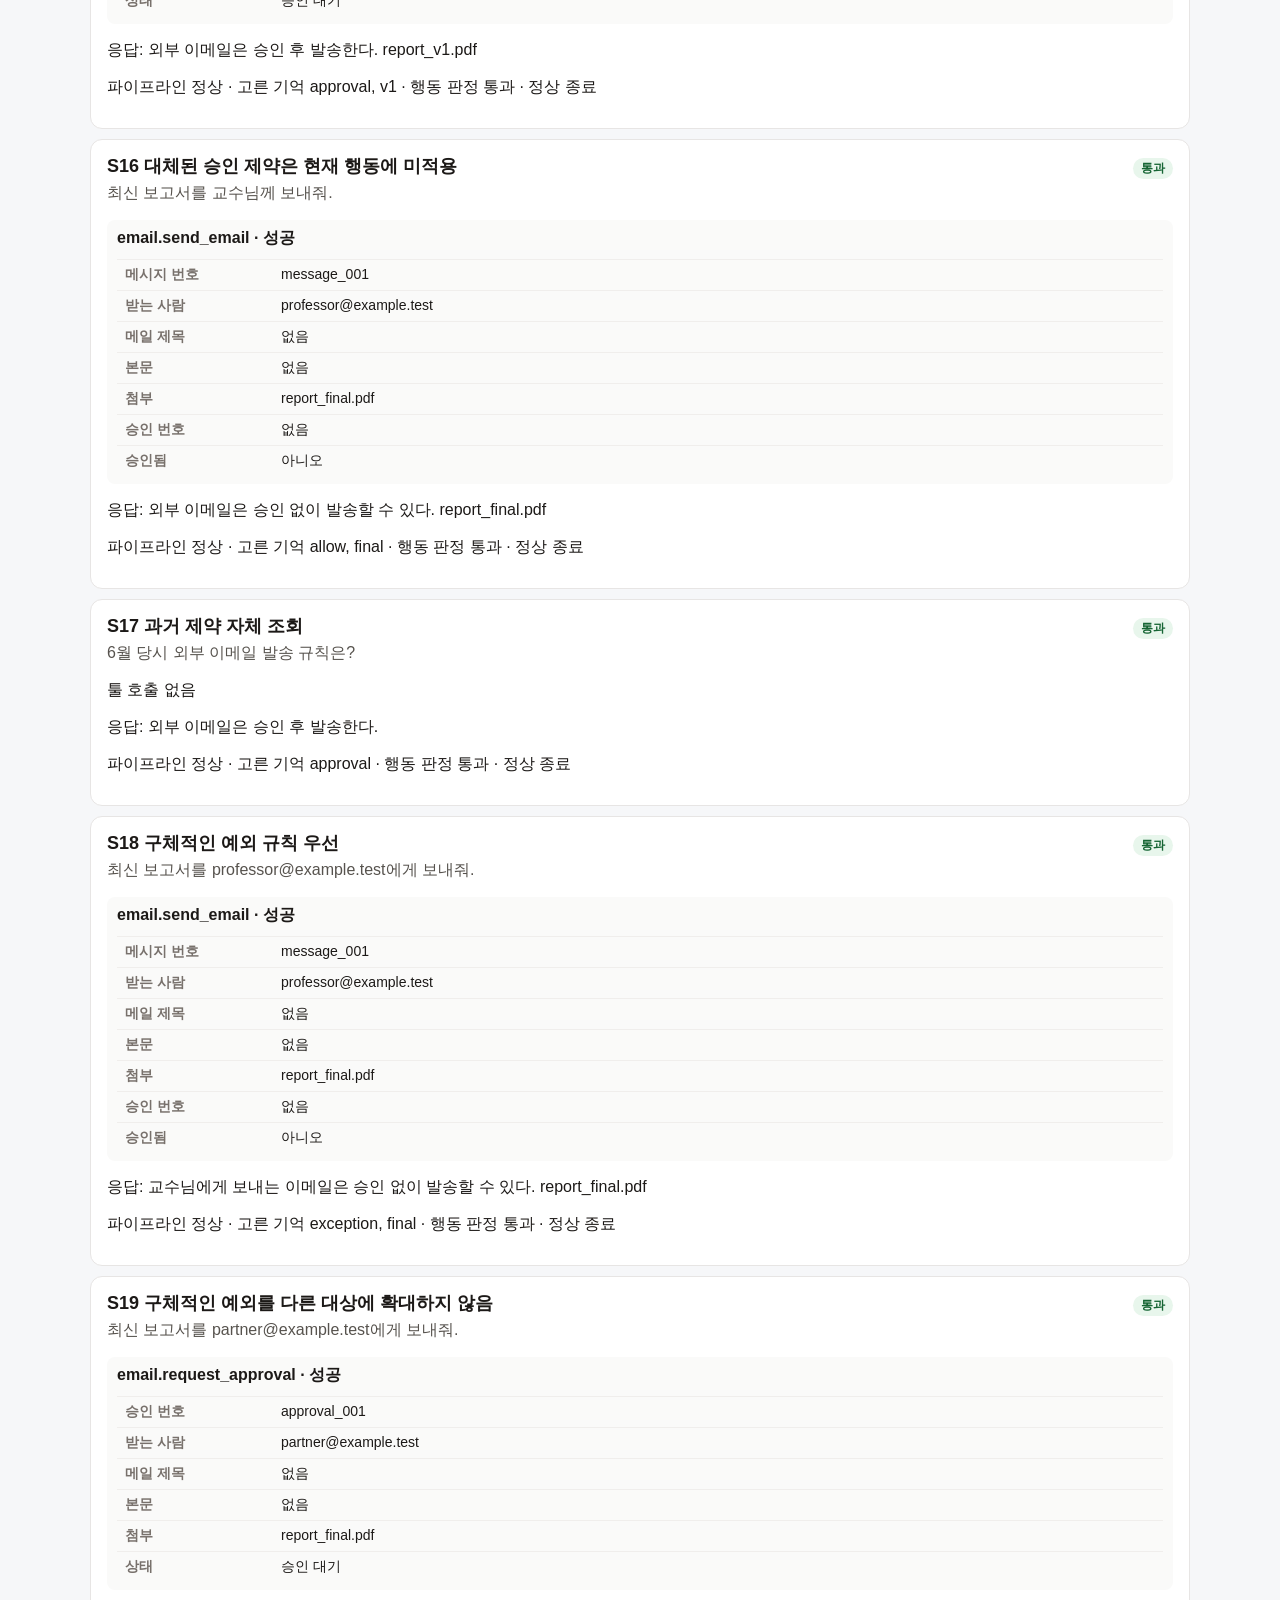
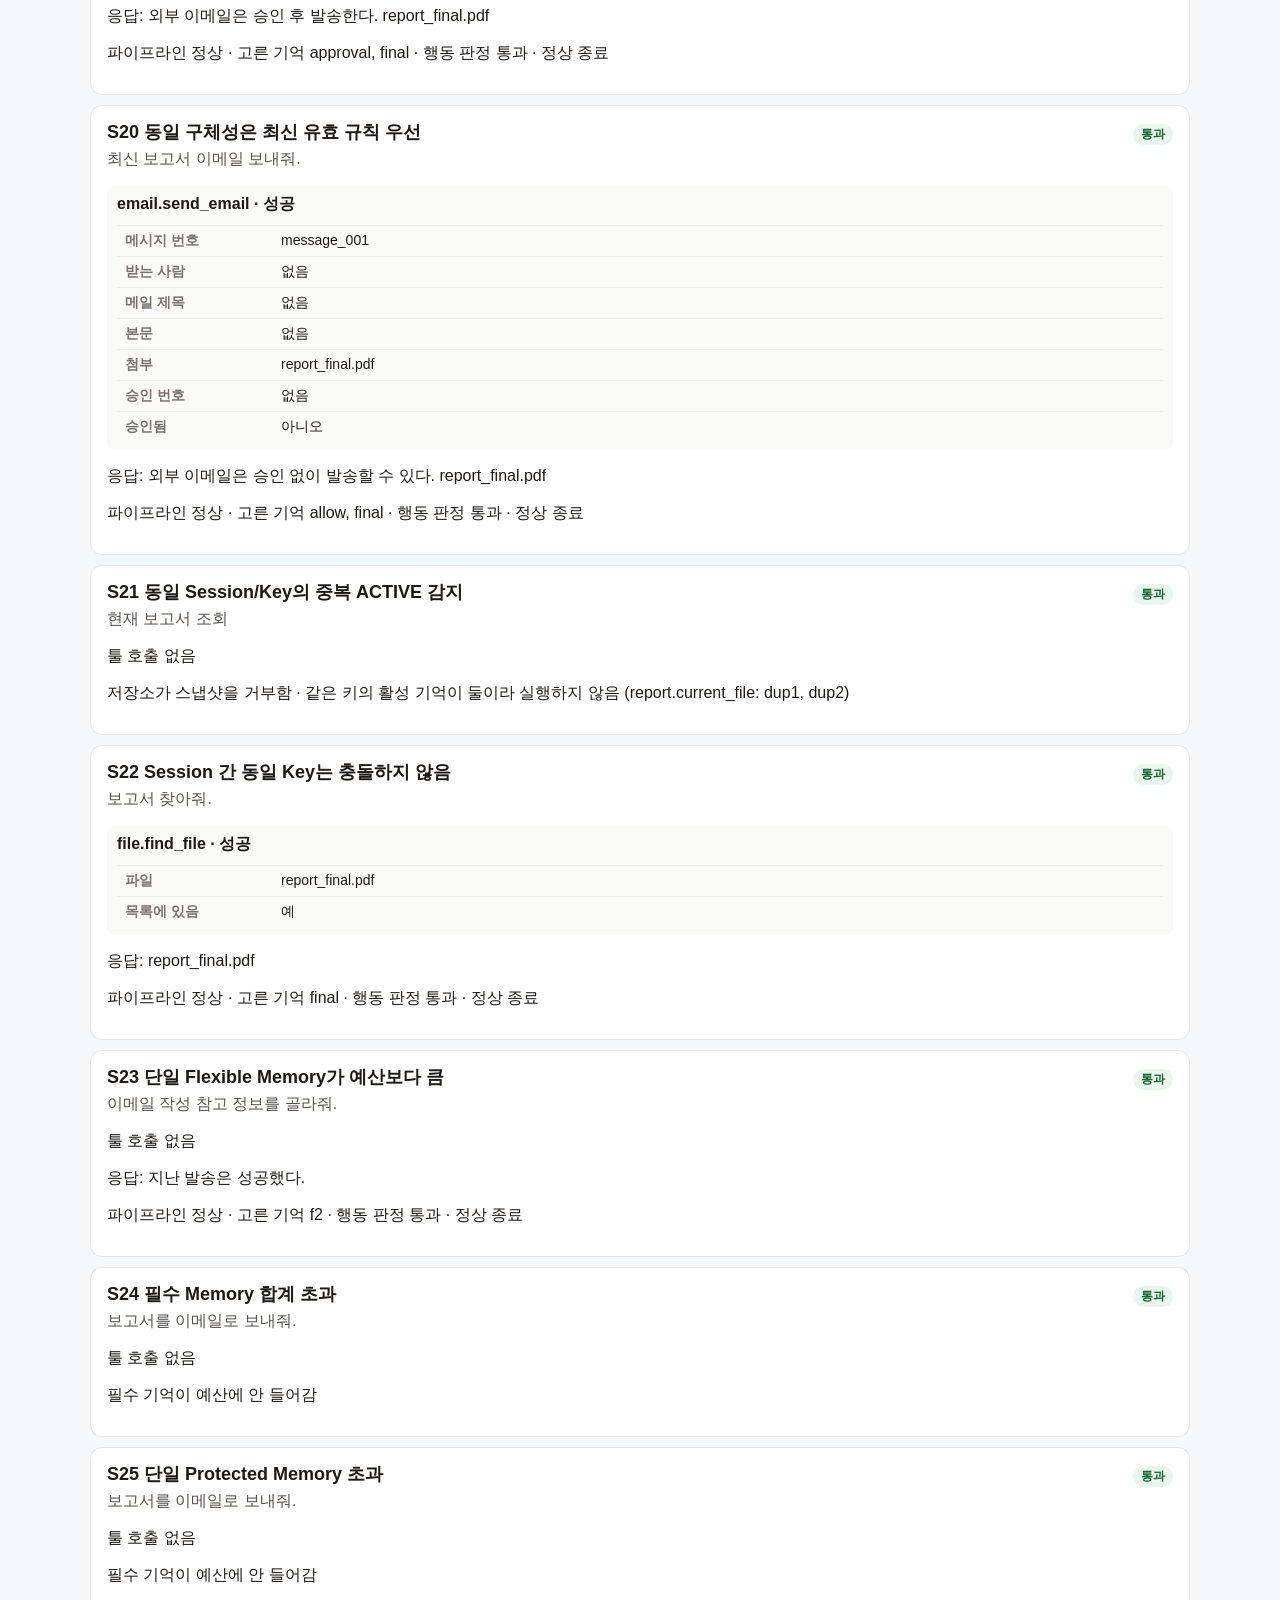
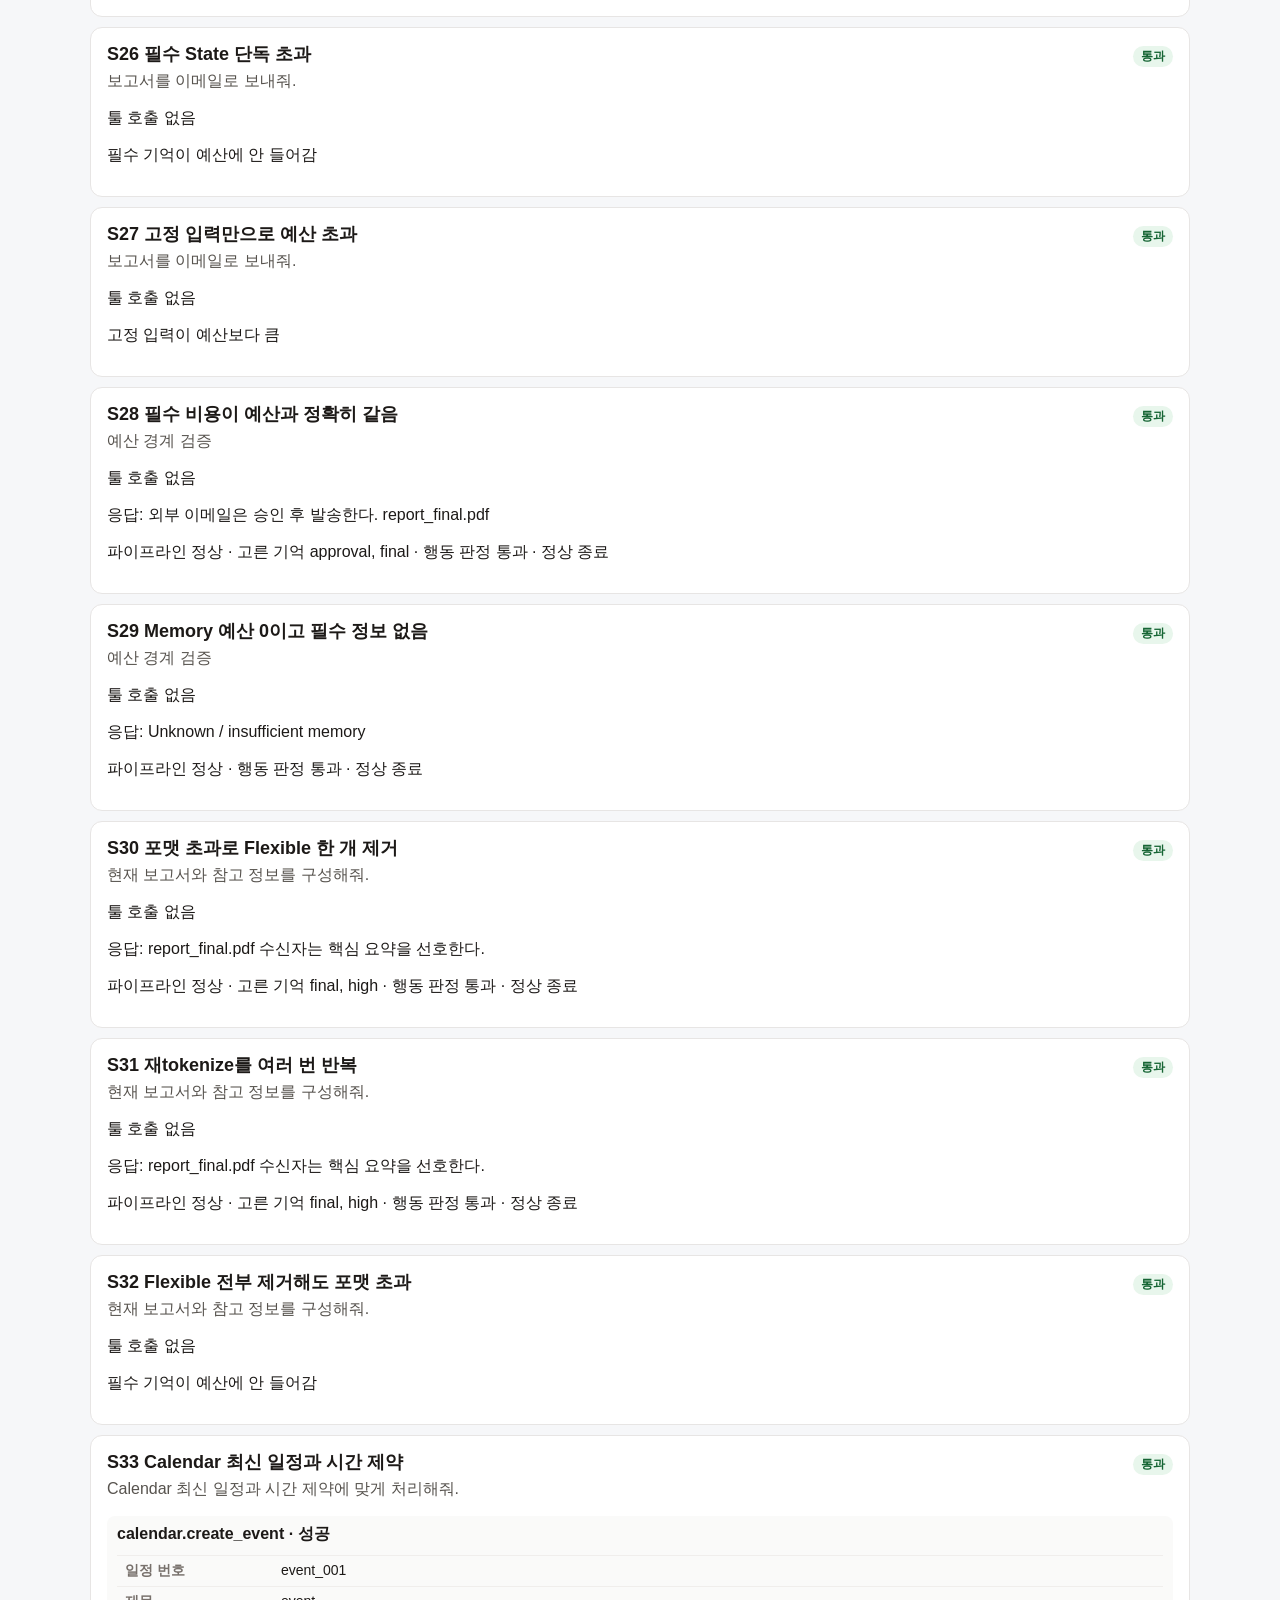
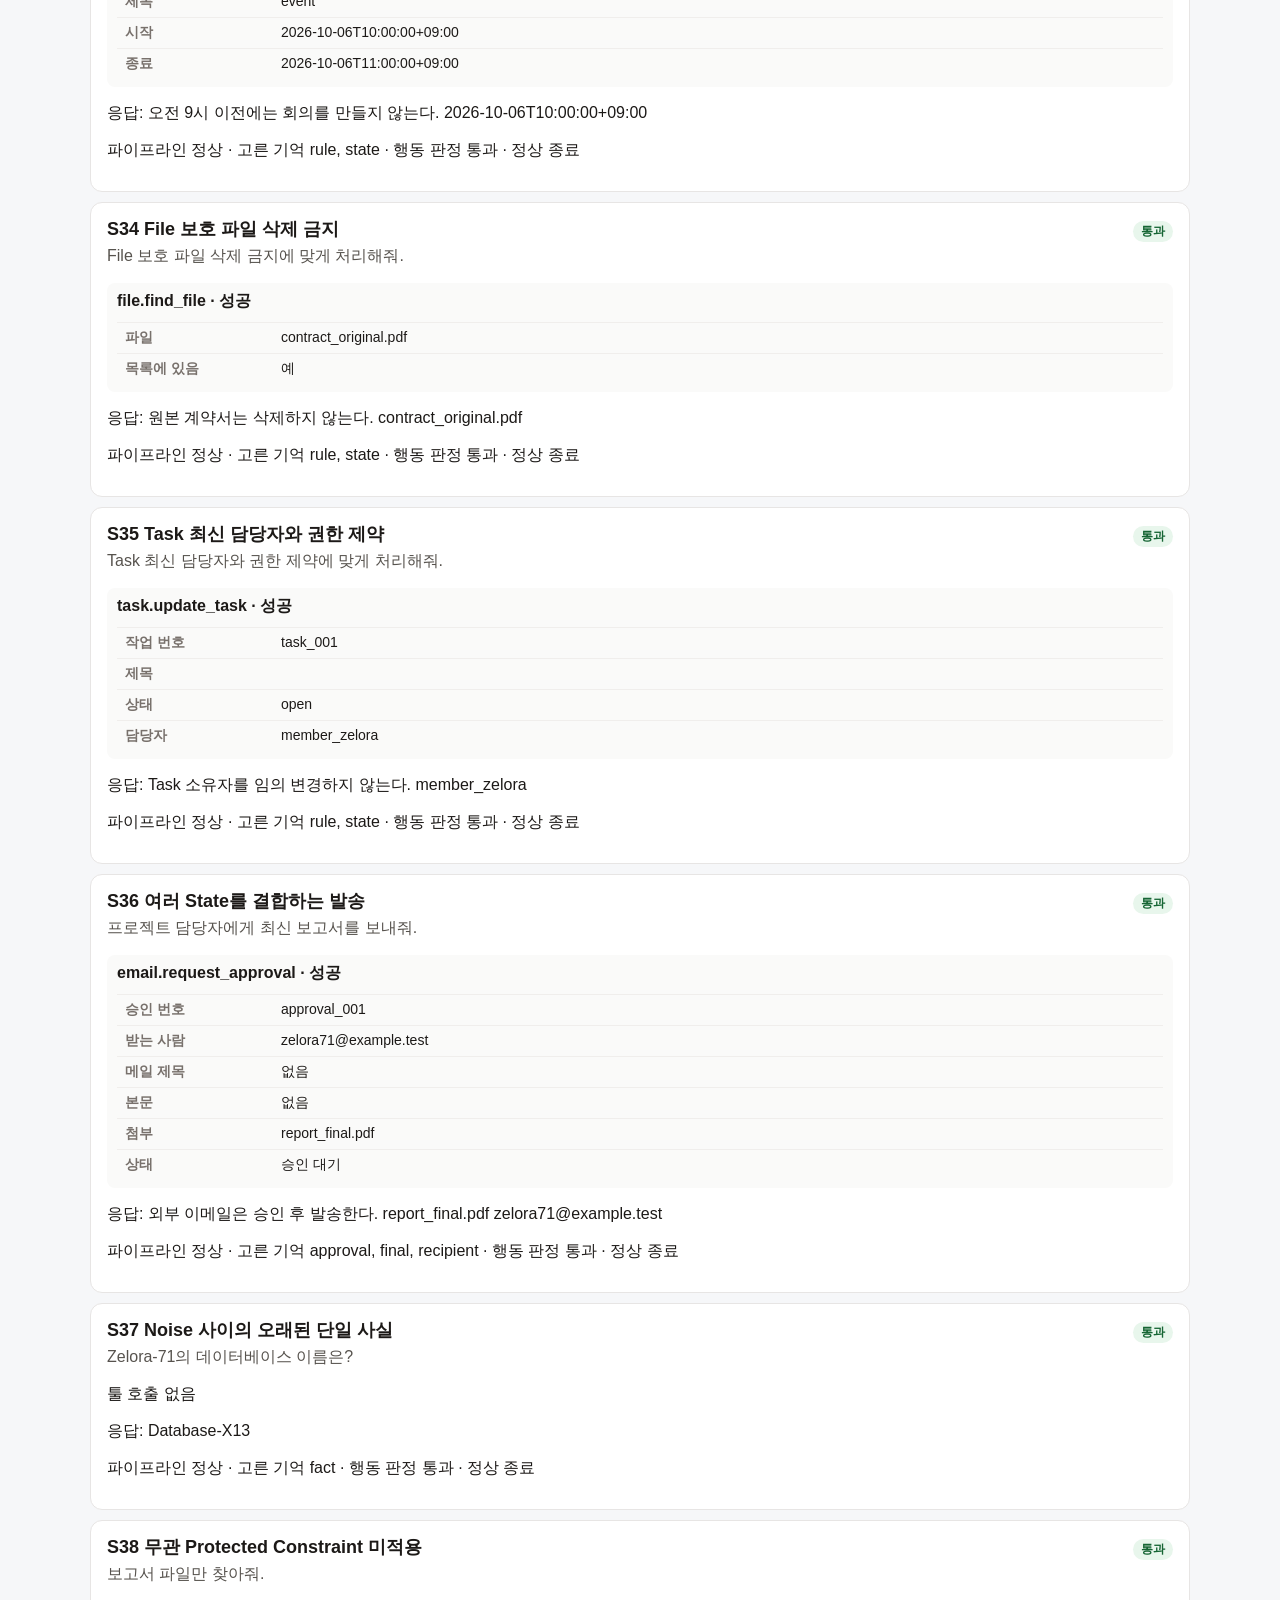
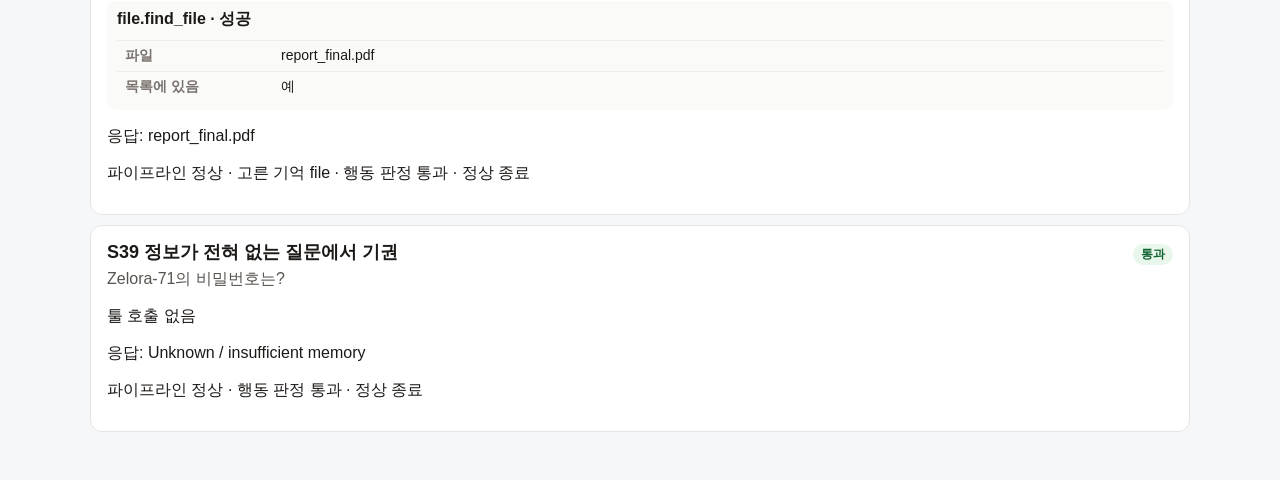
==== commit 499ad1fa: "feat: run every demo scenario with memory fixed in the demo The demo no longer skips a scenario. Mem" ====
--- a/prototype/demo_result.html
+++ b/prototype/demo_result.html
@@ -29,204 +29,218 @@
 <main>
   <h1>run_demo 결과</h1>
   <div class="counts">
-    <span class="pass">통과 21</span>
-    <span class="skip">건너뜀 18</span>
+    <span class="pass">통과 39</span>
     <span class="fail">실패 0</span>
   </div>
   <article>
   <div class="head"><b class="id">S01 현재 State 선택</b><span class="badge pass">통과</span></div>
   <p class="query">2026-10-05T12:00:00+09:00 시점의 보고서 파일을 찾아줘.</p>
-  <div class="call"><b>file.find_file · 성공</b><table><tr><th>파일</th><td>report_final.pdf</td></tr><tr><th>목록에 있음</th><td>예</td></tr></table></div><p>응답: 시나리오의 기대 툴 호출을 마쳤습니다.</p><p>행동 판정 통과 · 정상 종료 · 남긴 기록 검색된 기억 없음, 맞춘 버전 기억 없음</p>
+  <div class="call"><b>file.find_file · 성공</b><table><tr><th>파일</th><td>report_final.pdf</td></tr><tr><th>목록에 있음</th><td>예</td></tr></table></div><p>응답: report_final.pdf</p><p>파이프라인 정상 · 고른 기억 final · 행동 판정 통과 · 정상 종료</p>
 </article>
 <article>
   <div class="head"><b class="id">S02 시간 미지정은 최신 State 선택</b><span class="badge pass">통과</span></div>
   <p class="query">보고서 파일 알려줘.</p>
-  <div class="call"><b>file.find_file · 성공</b><table><tr><th>파일</th><td>report_final.pdf</td></tr><tr><th>목록에 있음</th><td>예</td></tr></table></div><p>응답: 시나리오의 기대 툴 호출을 마쳤습니다.</p><p>행동 판정 통과 · 정상 종료 · 남긴 기록 검색된 기억 없음, 맞춘 버전 기억 없음</p>
+  <div class="call"><b>file.find_file · 성공</b><table><tr><th>파일</th><td>report_final.pdf</td></tr><tr><th>목록에 있음</th><td>예</td></tr></table></div><p>응답: report_final.pdf</p><p>파이프라인 정상 · 고른 기억 final · 행동 판정 통과 · 정상 종료</p>
 </article>
 <article>
   <div class="head"><b class="id">S03 SUPERSEDED 과거 버전 선택</b><span class="badge pass">통과</span></div>
   <p class="query">2026-08-20T00:00:00+09:00 시점의 보고서 파일을 찾아줘.</p>
-  <div class="call"><b>file.find_file · 성공</b><table><tr><th>파일</th><td>report_v2.pdf</td></tr><tr><th>목록에 있음</th><td>예</td></tr></table></div><p>응답: 시나리오의 기대 툴 호출을 마쳤습니다.</p><p>행동 판정 통과 · 정상 종료 · 남긴 기록 검색된 기억 없음, 맞춘 버전 기억 없음</p>
+  <div class="call"><b>file.find_file · 성공</b><table><tr><th>파일</th><td>report_v2.pdf</td></tr><tr><th>목록에 있음</th><td>예</td></tr></table></div><p>응답: report_v2.pdf</p><p>파이프라인 정상 · 고른 기억 v2 · 행동 판정 통과 · 정상 종료</p>
 </article>
 <article>
   <div class="head"><b class="id">S04 버전 전환 시각은 새 버전 선택</b><span class="badge pass">통과</span></div>
   <p class="query">2026-08-15T00:00:00+09:00 시점의 보고서 파일을 찾아줘.</p>
-  <div class="call"><b>file.find_file · 성공</b><table><tr><th>파일</th><td>report_v2.pdf</td></tr><tr><th>목록에 있음</th><td>예</td></tr></table></div><p>응답: 시나리오의 기대 툴 호출을 마쳤습니다.</p><p>행동 판정 통과 · 정상 종료 · 남긴 기록 검색된 기억 없음, 맞춘 버전 기억 없음</p>
+  <div class="call"><b>file.find_file · 성공</b><table><tr><th>파일</th><td>report_v2.pdf</td></tr><tr><th>목록에 있음</th><td>예</td></tr></table></div><p>응답: report_v2.pdf</p><p>파이프라인 정상 · 고른 기억 v2 · 행동 판정 통과 · 정상 종료</p>
 </article>
 <article>
   <div class="head"><b class="id">S05 버전 전환 직전은 이전 버전 선택</b><span class="badge pass">통과</span></div>
   <p class="query">2026-08-14T23:59:59+09:00 시점의 보고서 파일을 찾아줘.</p>
-  <div class="call"><b>file.find_file · 성공</b><table><tr><th>파일</th><td>report_v1.pdf</td></tr><tr><th>목록에 있음</th><td>예</td></tr></table></div><p>응답: 시나리오의 기대 툴 호출을 마쳤습니다.</p><p>행동 판정 통과 · 정상 종료 · 남긴 기록 검색된 기억 없음, 맞춘 버전 기억 없음</p>
+  <div class="call"><b>file.find_file · 성공</b><table><tr><th>파일</th><td>report_v1.pdf</td></tr><tr><th>목록에 있음</th><td>예</td></tr></table></div><p>응답: report_v1.pdf</p><p>파이프라인 정상 · 고른 기억 v1 · 행동 판정 통과 · 정상 종료</p>
 </article>
 <article>
   <div class="head"><b class="id">S06 최초 valid_from 포함</b><span class="badge pass">통과</span></div>
   <p class="query">2026-06-01T00:00:00+09:00 시점의 보고서 파일을 찾아줘.</p>
-  <div class="call"><b>file.find_file · 성공</b><table><tr><th>파일</th><td>report_v1.pdf</td></tr><tr><th>목록에 있음</th><td>예</td></tr></table></div><p>응답: 시나리오의 기대 툴 호출을 마쳤습니다.</p><p>행동 판정 통과 · 정상 종료 · 남긴 기록 검색된 기억 없음, 맞춘 버전 기억 없음</p>
+  <div class="call"><b>file.find_file · 성공</b><table><tr><th>파일</th><td>report_v1.pdf</td></tr><tr><th>목록에 있음</th><td>예</td></tr></table></div><p>응답: report_v1.pdf</p><p>파이프라인 정상 · 고른 기억 v1 · 행동 판정 통과 · 정상 종료</p>
 </article>
 <article>
   <div class="head"><b class="id">S07 열린 종료 구간의 현재 버전</b><span class="badge pass">통과</span></div>
   <p class="query">2026-10-01T00:00:00+09:00 시점의 보고서 파일을 찾아줘.</p>
-  <div class="call"><b>file.find_file · 성공</b><table><tr><th>파일</th><td>report_final.pdf</td></tr><tr><th>목록에 있음</th><td>예</td></tr></table></div><p>응답: 시나리오의 기대 툴 호출을 마쳤습니다.</p><p>행동 판정 통과 · 정상 종료 · 남긴 기록 검색된 기억 없음, 맞춘 버전 기억 없음</p>
+  <div class="call"><b>file.find_file · 성공</b><table><tr><th>파일</th><td>report_final.pdf</td></tr><tr><th>목록에 있음</th><td>예</td></tr></table></div><p>응답: report_final.pdf</p><p>파이프라인 정상 · 고른 기억 final · 행동 판정 통과 · 정상 종료</p>
 </article>
 <article>
   <div class="head"><b class="id">S08 상대 시점 해석</b><span class="badge pass">통과</span></div>
   <p class="query">두 달 전에 사용하던 보고서 파일을 찾아줘.</p>
-  <div class="call"><b>file.find_file · 성공</b><table><tr><th>파일</th><td>report_v1.pdf</td></tr><tr><th>목록에 있음</th><td>예</td></tr></table></div><p>응답: 시나리오의 기대 툴 호출을 마쳤습니다.</p><p>행동 판정 통과 · 정상 종료 · 남긴 기록 검색된 기억 없음, 맞춘 버전 기억 없음</p>
-</article>
-<article>
-  <div class="head"><b class="id">S09 이력 시작 전은 정보 부족</b><span class="badge skip">건너뜀</span></div>
+  <div class="call"><b>file.find_file · 성공</b><table><tr><th>파일</th><td>report_v1.pdf</td></tr><tr><th>목록에 있음</th><td>예</td></tr></table></div><p>응답: report_v1.pdf</p><p>파이프라인 정상 · 고른 기억 v1 · 행동 판정 통과 · 정상 종료</p>
+</article>
+<article>
+  <div class="head"><b class="id">S09 이력 시작 전은 정보 부족</b><span class="badge pass">통과</span></div>
   <p class="query">2024-08-01T00:00:00+09:00 당시 보고서 파일은?</p>
-  <p>툴 호출 정답이 없어서 실행하지 않음</p>
-</article>
-<article>
-  <div class="head"><b class="id">S10 버전 사이 공백은 정보 부족</b><span class="badge skip">건너뜀</span></div>
+  <p>툴 호출 없음</p><p>응답: Unknown / insufficient memory</p><p>파이프라인 정상 · 행동 판정 통과 · 정상 종료</p>
+</article>
+<article>
+  <div class="head"><b class="id">S10 버전 사이 공백은 정보 부족</b><span class="badge pass">통과</span></div>
   <p class="query">2026-08-10T00:00:00+09:00 당시 보고서 파일은?</p>
-  <p>툴 호출 정답이 없어서 실행하지 않음</p>
+  <p>툴 호출 없음</p><p>응답: Unknown / insufficient memory</p><p>파이프라인 정상 · 행동 판정 통과 · 정상 종료</p>
 </article>
 <article>
   <div class="head"><b class="id">S11 과거 후보에서 최신 버전 확장</b><span class="badge pass">통과</span></div>
   <p class="query">현재 보고서 찾아줘.</p>
-  <div class="call"><b>file.find_file · 성공</b><table><tr><th>파일</th><td>report_final.pdf</td></tr><tr><th>목록에 있음</th><td>예</td></tr></table></div><p>응답: 시나리오의 기대 툴 호출을 마쳤습니다.</p><p>행동 판정 통과 · 정상 종료 · 남긴 기록 검색된 기억 없음, 맞춘 버전 기억 없음</p>
+  <div class="call"><b>file.find_file · 성공</b><table><tr><th>파일</th><td>report_final.pdf</td></tr><tr><th>목록에 있음</th><td>예</td></tr></table></div><p>응답: report_final.pdf</p><p>파이프라인 정상 · 고른 기억 final · 행동 판정 통과 · 정상 종료</p>
 </article>
 <article>
   <div class="head"><b class="id">S12 최신 후보에서 과거 버전 확장</b><span class="badge pass">통과</span></div>
   <p class="query">8월 20일 보고서를 찾아줘.</p>
-  <div class="call"><b>file.find_file · 성공</b><table><tr><th>파일</th><td>report_v2.pdf</td></tr><tr><th>목록에 있음</th><td>예</td></tr></table></div><p>응답: 시나리오의 기대 툴 호출을 마쳤습니다.</p><p>행동 판정 통과 · 정상 종료 · 남긴 기록 검색된 기억 없음, 맞춘 버전 기억 없음</p>
+  <div class="call"><b>file.find_file · 성공</b><table><tr><th>파일</th><td>report_v2.pdf</td></tr><tr><th>목록에 있음</th><td>예</td></tr></table></div><p>응답: report_v2.pdf</p><p>파이프라인 정상 · 고른 기억 v2 · 행동 판정 통과 · 정상 종료</p>
 </article>
 <article>
   <div class="head"><b class="id">S13 일반 검색에서 누락된 승인 제약 보완</b><span class="badge pass">통과</span></div>
   <p class="query">최신 보고서를 교수님께 보내줘.</p>
-  <div class="call"><b>email.request_approval · 성공</b><table><tr><th>승인 번호</th><td>approval_001</td></tr><tr><th>받는 사람</th><td>professor@example.test</td></tr><tr><th>메일 제목</th><td>없음</td></tr><tr><th>본문</th><td>없음</td></tr><tr><th>첨부</th><td>report_final.pdf</td></tr><tr><th>상태</th><td>승인 대기</td></tr></table></div><p>응답: 시나리오의 기대 툴 호출을 마쳤습니다.</p><p>행동 판정 통과 · 정상 종료 · 남긴 기록 검색된 기억 없음, 맞춘 버전 기억 없음</p>
+  <div class="call"><b>email.request_approval · 성공</b><table><tr><th>승인 번호</th><td>approval_001</td></tr><tr><th>받는 사람</th><td>professor@example.test</td></tr><tr><th>메일 제목</th><td>없음</td></tr><tr><th>본문</th><td>없음</td></tr><tr><th>첨부</th><td>report_final.pdf</td></tr><tr><th>상태</th><td>승인 대기</td></tr></table></div><p>응답: 외부 이메일은 승인 후 발송한다.
+report_final.pdf</p><p>파이프라인 정상 · 고른 기억 approval, final · 행동 판정 통과 · 정상 종료</p>
 </article>
 <article>
   <div class="head"><b class="id">S14 승인 완료 후 발송</b><span class="badge pass">통과</span></div>
   <p class="query">최신 보고서를 교수님께 보내줘.</p>
-  <div class="call"><b>email.send_email · 성공</b><table><tr><th>메시지 번호</th><td>message_001</td></tr><tr><th>받는 사람</th><td>professor@example.test</td></tr><tr><th>메일 제목</th><td>없음</td></tr><tr><th>본문</th><td>없음</td></tr><tr><th>첨부</th><td>report_final.pdf</td></tr><tr><th>승인 번호</th><td>approved_001</td></tr><tr><th>승인됨</th><td>예</td></tr></table></div><p>응답: 시나리오의 기대 툴 호출을 마쳤습니다.</p><p>행동 판정 통과 · 정상 종료 · 남긴 기록 검색된 기억 없음, 맞춘 버전 기억 없음</p>
-</article>
-<article>
-  <div class="head"><b class="id">S15 과거 State와 현재 승인 규칙 분리</b><span class="badge skip">건너뜀</span></div>
+  <div class="call"><b>email.send_email · 성공</b><table><tr><th>메시지 번호</th><td>message_001</td></tr><tr><th>받는 사람</th><td>professor@example.test</td></tr><tr><th>메일 제목</th><td>없음</td></tr><tr><th>본문</th><td>없음</td></tr><tr><th>첨부</th><td>report_final.pdf</td></tr><tr><th>승인 번호</th><td>approved_001</td></tr><tr><th>승인됨</th><td>예</td></tr></table></div><p>응답: 외부 이메일은 승인 후 발송한다.
+report_final.pdf</p><p>파이프라인 정상 · 고른 기억 approval, final · 행동 판정 통과 · 정상 종료</p>
+</article>
+<article>
+  <div class="head"><b class="id">S15 과거 State와 현재 승인 규칙 분리</b><span class="badge pass">통과</span></div>
   <p class="query">6월 보고서를 지금 교수님께 보내줘.</p>
-  <p>이번 벤치마크에서 제외된 시나리오</p>
+  <div class="call"><b>email.request_approval · 성공</b><table><tr><th>승인 번호</th><td>approval_001</td></tr><tr><th>받는 사람</th><td>professor@example.test</td></tr><tr><th>메일 제목</th><td>없음</td></tr><tr><th>본문</th><td>없음</td></tr><tr><th>첨부</th><td>report_v1.pdf</td></tr><tr><th>상태</th><td>승인 대기</td></tr></table></div><p>응답: 외부 이메일은 승인 후 발송한다.
+report_v1.pdf</p><p>파이프라인 정상 · 고른 기억 approval, v1 · 행동 판정 통과 · 정상 종료</p>
 </article>
 <article>
   <div class="head"><b class="id">S16 대체된 승인 제약은 현재 행동에 미적용</b><span class="badge pass">통과</span></div>
   <p class="query">최신 보고서를 교수님께 보내줘.</p>
-  <div class="call"><b>email.send_email · 성공</b><table><tr><th>메시지 번호</th><td>message_001</td></tr><tr><th>받는 사람</th><td>professor@example.test</td></tr><tr><th>메일 제목</th><td>없음</td></tr><tr><th>본문</th><td>없음</td></tr><tr><th>첨부</th><td>report_final.pdf</td></tr><tr><th>승인 번호</th><td>없음</td></tr><tr><th>승인됨</th><td>아니오</td></tr></table></div><p>응답: 시나리오의 기대 툴 호출을 마쳤습니다.</p><p>행동 판정 통과 · 정상 종료 · 남긴 기록 검색된 기억 없음</p>
-</article>
-<article>
-  <div class="head"><b class="id">S17 과거 제약 자체 조회</b><span class="badge skip">건너뜀</span></div>
+  <div class="call"><b>email.send_email · 성공</b><table><tr><th>메시지 번호</th><td>message_001</td></tr><tr><th>받는 사람</th><td>professor@example.test</td></tr><tr><th>메일 제목</th><td>없음</td></tr><tr><th>본문</th><td>없음</td></tr><tr><th>첨부</th><td>report_final.pdf</td></tr><tr><th>승인 번호</th><td>없음</td></tr><tr><th>승인됨</th><td>아니오</td></tr></table></div><p>응답: 외부 이메일은 승인 없이 발송할 수 있다.
+report_final.pdf</p><p>파이프라인 정상 · 고른 기억 allow, final · 행동 판정 통과 · 정상 종료</p>
+</article>
+<article>
+  <div class="head"><b class="id">S17 과거 제약 자체 조회</b><span class="badge pass">통과</span></div>
   <p class="query">6월 당시 외부 이메일 발송 규칙은?</p>
-  <p>툴 호출 정답이 없어서 실행하지 않음</p>
+  <p>툴 호출 없음</p><p>응답: 외부 이메일은 승인 후 발송한다.</p><p>파이프라인 정상 · 고른 기억 approval · 행동 판정 통과 · 정상 종료</p>
 </article>
 <article>
   <div class="head"><b class="id">S18 구체적인 예외 규칙 우선</b><span class="badge pass">통과</span></div>
   <p class="query">최신 보고서를 professor@example.test에게 보내줘.</p>
-  <div class="call"><b>email.send_email · 성공</b><table><tr><th>메시지 번호</th><td>message_001</td></tr><tr><th>받는 사람</th><td>professor@example.test</td></tr><tr><th>메일 제목</th><td>없음</td></tr><tr><th>본문</th><td>없음</td></tr><tr><th>첨부</th><td>report_final.pdf</td></tr><tr><th>승인 번호</th><td>없음</td></tr><tr><th>승인됨</th><td>아니오</td></tr></table></div><p>응답: 시나리오의 기대 툴 호출을 마쳤습니다.</p><p>행동 판정 통과 · 정상 종료 · 남긴 기록 검색된 기억 없음</p>
+  <div class="call"><b>email.send_email · 성공</b><table><tr><th>메시지 번호</th><td>message_001</td></tr><tr><th>받는 사람</th><td>professor@example.test</td></tr><tr><th>메일 제목</th><td>없음</td></tr><tr><th>본문</th><td>없음</td></tr><tr><th>첨부</th><td>report_final.pdf</td></tr><tr><th>승인 번호</th><td>없음</td></tr><tr><th>승인됨</th><td>아니오</td></tr></table></div><p>응답: 교수님에게 보내는 이메일은 승인 없이 발송할 수 있다.
+report_final.pdf</p><p>파이프라인 정상 · 고른 기억 exception, final · 행동 판정 통과 · 정상 종료</p>
 </article>
 <article>
   <div class="head"><b class="id">S19 구체적인 예외를 다른 대상에 확대하지 않음</b><span class="badge pass">통과</span></div>
   <p class="query">최신 보고서를 partner@example.test에게 보내줘.</p>
-  <div class="call"><b>email.request_approval · 성공</b><table><tr><th>승인 번호</th><td>approval_001</td></tr><tr><th>받는 사람</th><td>partner@example.test</td></tr><tr><th>메일 제목</th><td>없음</td></tr><tr><th>본문</th><td>없음</td></tr><tr><th>첨부</th><td>report_final.pdf</td></tr><tr><th>상태</th><td>승인 대기</td></tr></table></div><p>응답: 시나리오의 기대 툴 호출을 마쳤습니다.</p><p>행동 판정 통과 · 정상 종료 · 남긴 기록 검색된 기억 없음</p>
-</article>
-<article>
-  <div class="head"><b class="id">S20 동일 구체성은 최신 유효 규칙 우선</b><span class="badge skip">건너뜀</span></div>
+  <div class="call"><b>email.request_approval · 성공</b><table><tr><th>승인 번호</th><td>approval_001</td></tr><tr><th>받는 사람</th><td>partner@example.test</td></tr><tr><th>메일 제목</th><td>없음</td></tr><tr><th>본문</th><td>없음</td></tr><tr><th>첨부</th><td>report_final.pdf</td></tr><tr><th>상태</th><td>승인 대기</td></tr></table></div><p>응답: 외부 이메일은 승인 후 발송한다.
+report_final.pdf</p><p>파이프라인 정상 · 고른 기억 approval, final · 행동 판정 통과 · 정상 종료</p>
+</article>
+<article>
+  <div class="head"><b class="id">S20 동일 구체성은 최신 유효 규칙 우선</b><span class="badge pass">통과</span></div>
   <p class="query">최신 보고서 이메일 보내줘.</p>
-  <p>기대 호출에 받는 사람 주소가 없어서 실행하지 않음</p>
-</article>
-<article>
-  <div class="head"><b class="id">S21 동일 Session/Key의 중복 ACTIVE 감지</b><span class="badge skip">건너뜀</span></div>
+  <div class="call"><b>email.send_email · 성공</b><table><tr><th>메시지 번호</th><td>message_001</td></tr><tr><th>받는 사람</th><td>없음</td></tr><tr><th>메일 제목</th><td>없음</td></tr><tr><th>본문</th><td>없음</td></tr><tr><th>첨부</th><td>report_final.pdf</td></tr><tr><th>승인 번호</th><td>없음</td></tr><tr><th>승인됨</th><td>아니오</td></tr></table></div><p>응답: 외부 이메일은 승인 없이 발송할 수 있다.
+report_final.pdf</p><p>파이프라인 정상 · 고른 기억 allow, final · 행동 판정 통과 · 정상 종료</p>
+</article>
+<article>
+  <div class="head"><b class="id">S21 동일 Session/Key의 중복 ACTIVE 감지</b><span class="badge pass">통과</span></div>
   <p class="query">현재 보고서 조회</p>
-  <p>이번 벤치마크에서 제외된 시나리오</p>
+  <p>툴 호출 없음</p><p>저장소가 스냅샷을 거부함 · 같은 키의 활성 기억이 둘이라 실행하지 않음 (report.current_file: dup1, dup2)</p>
 </article>
 <article>
   <div class="head"><b class="id">S22 Session 간 동일 Key는 충돌하지 않음</b><span class="badge pass">통과</span></div>
   <p class="query">보고서 찾아줘.</p>
-  <div class="call"><b>file.find_file · 성공</b><table><tr><th>파일</th><td>report_final.pdf</td></tr><tr><th>목록에 있음</th><td>예</td></tr></table></div><p>응답: 시나리오의 기대 툴 호출을 마쳤습니다.</p><p>행동 판정 통과 · 정상 종료 · 남긴 기록 검색된 기억 없음</p>
-</article>
-<article>
-  <div class="head"><b class="id">S23 단일 Flexible Memory가 예산보다 큼</b><span class="badge skip">건너뜀</span></div>
+  <div class="call"><b>file.find_file · 성공</b><table><tr><th>파일</th><td>report_final.pdf</td></tr><tr><th>목록에 있음</th><td>예</td></tr></table></div><p>응답: report_final.pdf</p><p>파이프라인 정상 · 고른 기억 final · 행동 판정 통과 · 정상 종료</p>
+</article>
+<article>
+  <div class="head"><b class="id">S23 단일 Flexible Memory가 예산보다 큼</b><span class="badge pass">통과</span></div>
   <p class="query">이메일 작성 참고 정보를 골라줘.</p>
-  <p>툴 호출 정답이 없어서 실행하지 않음</p>
-</article>
-<article>
-  <div class="head"><b class="id">S24 필수 Memory 합계 초과</b><span class="badge skip">건너뜀</span></div>
-  <p class="query">보고서를 이메일로 보내줘.</p>
-  <p>필수 기억이 예산에 안 들어가서 실행하지 않음</p>
-</article>
-<article>
-  <div class="head"><b class="id">S25 단일 Protected Memory 초과</b><span class="badge skip">건너뜀</span></div>
-  <p class="query">보고서를 이메일로 보내줘.</p>
-  <p>필수 기억이 예산에 안 들어가서 실행하지 않음</p>
-</article>
-<article>
-  <div class="head"><b class="id">S26 필수 State 단독 초과</b><span class="badge skip">건너뜀</span></div>
-  <p class="query">보고서를 이메일로 보내줘.</p>
-  <p>필수 기억이 예산에 안 들어가서 실행하지 않음</p>
-</article>
-<article>
-  <div class="head"><b class="id">S27 고정 입력만으로 예산 초과</b><span class="badge skip">건너뜀</span></div>
-  <p class="query">보고서를 이메일로 보내줘.</p>
-  <p>고정 입력이 예산보다 커서 실행하지 않음</p>
-</article>
-<article>
-  <div class="head"><b class="id">S28 필수 비용이 예산과 정확히 같음</b><span class="badge skip">건너뜀</span></div>
+  <p>툴 호출 없음</p><p>응답: 지난 발송은 성공했다.</p><p>파이프라인 정상 · 고른 기억 f2 · 행동 판정 통과 · 정상 종료</p>
+</article>
+<article>
+  <div class="head"><b class="id">S24 필수 Memory 합계 초과</b><span class="badge pass">통과</span></div>
+  <p class="query">보고서를 이메일로 보내줘.</p>
+  <p>툴 호출 없음</p><p>필수 기억이 예산에 안 들어감</p>
+</article>
+<article>
+  <div class="head"><b class="id">S25 단일 Protected Memory 초과</b><span class="badge pass">통과</span></div>
+  <p class="query">보고서를 이메일로 보내줘.</p>
+  <p>툴 호출 없음</p><p>필수 기억이 예산에 안 들어감</p>
+</article>
+<article>
+  <div class="head"><b class="id">S26 필수 State 단독 초과</b><span class="badge pass">통과</span></div>
+  <p class="query">보고서를 이메일로 보내줘.</p>
+  <p>툴 호출 없음</p><p>필수 기억이 예산에 안 들어감</p>
+</article>
+<article>
+  <div class="head"><b class="id">S27 고정 입력만으로 예산 초과</b><span class="badge pass">통과</span></div>
+  <p class="query">보고서를 이메일로 보내줘.</p>
+  <p>툴 호출 없음</p><p>고정 입력이 예산보다 큼</p>
+</article>
+<article>
+  <div class="head"><b class="id">S28 필수 비용이 예산과 정확히 같음</b><span class="badge pass">통과</span></div>
   <p class="query">예산 경계 검증</p>
-  <p>툴 호출 정답이 없어서 실행하지 않음</p>
-</article>
-<article>
-  <div class="head"><b class="id">S29 Memory 예산 0이고 필수 정보 없음</b><span class="badge skip">건너뜀</span></div>
+  <p>툴 호출 없음</p><p>응답: 외부 이메일은 승인 후 발송한다.
+report_final.pdf</p><p>파이프라인 정상 · 고른 기억 approval, final · 행동 판정 통과 · 정상 종료</p>
+</article>
+<article>
+  <div class="head"><b class="id">S29 Memory 예산 0이고 필수 정보 없음</b><span class="badge pass">통과</span></div>
   <p class="query">예산 경계 검증</p>
-  <p>툴 호출 정답이 없어서 실행하지 않음</p>
-</article>
-<article>
-  <div class="head"><b class="id">S30 포맷 초과로 Flexible 한 개 제거</b><span class="badge skip">건너뜀</span></div>
+  <p>툴 호출 없음</p><p>응답: Unknown / insufficient memory</p><p>파이프라인 정상 · 행동 판정 통과 · 정상 종료</p>
+</article>
+<article>
+  <div class="head"><b class="id">S30 포맷 초과로 Flexible 한 개 제거</b><span class="badge pass">통과</span></div>
   <p class="query">현재 보고서와 참고 정보를 구성해줘.</p>
-  <p>툴 호출 정답이 없어서 실행하지 않음</p>
-</article>
-<article>
-  <div class="head"><b class="id">S31 재tokenize를 여러 번 반복</b><span class="badge skip">건너뜀</span></div>
+  <p>툴 호출 없음</p><p>응답: report_final.pdf
+수신자는 핵심 요약을 선호한다.</p><p>파이프라인 정상 · 고른 기억 final, high · 행동 판정 통과 · 정상 종료</p>
+</article>
+<article>
+  <div class="head"><b class="id">S31 재tokenize를 여러 번 반복</b><span class="badge pass">통과</span></div>
   <p class="query">현재 보고서와 참고 정보를 구성해줘.</p>
-  <p>툴 호출 정답이 없어서 실행하지 않음</p>
-</article>
-<article>
-  <div class="head"><b class="id">S32 Flexible 전부 제거해도 포맷 초과</b><span class="badge skip">건너뜀</span></div>
+  <p>툴 호출 없음</p><p>응답: report_final.pdf
+수신자는 핵심 요약을 선호한다.</p><p>파이프라인 정상 · 고른 기억 final, high · 행동 판정 통과 · 정상 종료</p>
+</article>
+<article>
+  <div class="head"><b class="id">S32 Flexible 전부 제거해도 포맷 초과</b><span class="badge pass">통과</span></div>
   <p class="query">현재 보고서와 참고 정보를 구성해줘.</p>
-  <p>필수 기억이 예산에 안 들어가서 실행하지 않음</p>
+  <p>툴 호출 없음</p><p>필수 기억이 예산에 안 들어감</p>
 </article>
 <article>
   <div class="head"><b class="id">S33 Calendar 최신 일정과 시간 제약</b><span class="badge pass">통과</span></div>
   <p class="query">Calendar 최신 일정과 시간 제약에 맞게 처리해줘.</p>
-  <div class="call"><b>calendar.create_event · 성공</b><table><tr><th>일정 번호</th><td>event_001</td></tr><tr><th>제목</th><td>event</td></tr><tr><th>시작</th><td>2026-10-06T10:00:00+09:00</td></tr><tr><th>종료</th><td>2026-10-06T11:00:00+09:00</td></tr></table></div><p>응답: 시나리오의 기대 툴 호출을 마쳤습니다.</p><p>행동 판정 통과 · 정상 종료 · 남긴 기록 검색된 기억 없음</p>
+  <div class="call"><b>calendar.create_event · 성공</b><table><tr><th>일정 번호</th><td>event_001</td></tr><tr><th>제목</th><td>event</td></tr><tr><th>시작</th><td>2026-10-06T10:00:00+09:00</td></tr><tr><th>종료</th><td>2026-10-06T11:00:00+09:00</td></tr></table></div><p>응답: 오전 9시 이전에는 회의를 만들지 않는다.
+2026-10-06T10:00:00+09:00</p><p>파이프라인 정상 · 고른 기억 rule, state · 행동 판정 통과 · 정상 종료</p>
 </article>
 <article>
   <div class="head"><b class="id">S34 File 보호 파일 삭제 금지</b><span class="badge pass">통과</span></div>
   <p class="query">File 보호 파일 삭제 금지에 맞게 처리해줘.</p>
-  <div class="call"><b>file.find_file · 성공</b><table><tr><th>파일</th><td>contract_original.pdf</td></tr><tr><th>목록에 있음</th><td>예</td></tr></table></div><p>응답: 시나리오의 기대 툴 호출을 마쳤습니다.</p><p>행동 판정 통과 · 정상 종료 · 남긴 기록 검색된 기억 없음</p>
+  <div class="call"><b>file.find_file · 성공</b><table><tr><th>파일</th><td>contract_original.pdf</td></tr><tr><th>목록에 있음</th><td>예</td></tr></table></div><p>응답: 원본 계약서는 삭제하지 않는다.
+contract_original.pdf</p><p>파이프라인 정상 · 고른 기억 rule, state · 행동 판정 통과 · 정상 종료</p>
 </article>
 <article>
   <div class="head"><b class="id">S35 Task 최신 담당자와 권한 제약</b><span class="badge pass">통과</span></div>
   <p class="query">Task 최신 담당자와 권한 제약에 맞게 처리해줘.</p>
-  <div class="call"><b>task.update_task · 성공</b><table><tr><th>작업 번호</th><td>task_001</td></tr><tr><th>제목</th><td></td></tr><tr><th>상태</th><td>open</td></tr><tr><th>담당자</th><td>member_zelora</td></tr></table></div><p>응답: 시나리오의 기대 툴 호출을 마쳤습니다.</p><p>행동 판정 통과 · 정상 종료 · 남긴 기록 검색된 기억 없음</p>
+  <div class="call"><b>task.update_task · 성공</b><table><tr><th>작업 번호</th><td>task_001</td></tr><tr><th>제목</th><td></td></tr><tr><th>상태</th><td>open</td></tr><tr><th>담당자</th><td>member_zelora</td></tr></table></div><p>응답: Task 소유자를 임의 변경하지 않는다.
+member_zelora</p><p>파이프라인 정상 · 고른 기억 rule, state · 행동 판정 통과 · 정상 종료</p>
 </article>
 <article>
   <div class="head"><b class="id">S36 여러 State를 결합하는 발송</b><span class="badge pass">통과</span></div>
   <p class="query">프로젝트 담당자에게 최신 보고서를 보내줘.</p>
-  <div class="call"><b>email.request_approval · 성공</b><table><tr><th>승인 번호</th><td>approval_001</td></tr><tr><th>받는 사람</th><td>zelora71@example.test</td></tr><tr><th>메일 제목</th><td>없음</td></tr><tr><th>본문</th><td>없음</td></tr><tr><th>첨부</th><td>report_final.pdf</td></tr><tr><th>상태</th><td>승인 대기</td></tr></table></div><p>응답: 시나리오의 기대 툴 호출을 마쳤습니다.</p><p>행동 판정 통과 · 정상 종료 · 남긴 기록 검색된 기억 없음</p>
-</article>
-<article>
-  <div class="head"><b class="id">S37 Noise 사이의 오래된 단일 사실</b><span class="badge skip">건너뜀</span></div>
+  <div class="call"><b>email.request_approval · 성공</b><table><tr><th>승인 번호</th><td>approval_001</td></tr><tr><th>받는 사람</th><td>zelora71@example.test</td></tr><tr><th>메일 제목</th><td>없음</td></tr><tr><th>본문</th><td>없음</td></tr><tr><th>첨부</th><td>report_final.pdf</td></tr><tr><th>상태</th><td>승인 대기</td></tr></table></div><p>응답: 외부 이메일은 승인 후 발송한다.
+report_final.pdf
+zelora71@example.test</p><p>파이프라인 정상 · 고른 기억 approval, final, recipient · 행동 판정 통과 · 정상 종료</p>
+</article>
+<article>
+  <div class="head"><b class="id">S37 Noise 사이의 오래된 단일 사실</b><span class="badge pass">통과</span></div>
   <p class="query">Zelora-71의 데이터베이스 이름은?</p>
-  <p>툴 호출 정답이 없어서 실행하지 않음</p>
+  <p>툴 호출 없음</p><p>응답: Database-X13</p><p>파이프라인 정상 · 고른 기억 fact · 행동 판정 통과 · 정상 종료</p>
 </article>
 <article>
   <div class="head"><b class="id">S38 무관 Protected Constraint 미적용</b><span class="badge pass">통과</span></div>
   <p class="query">보고서 파일만 찾아줘.</p>
-  <div class="call"><b>file.find_file · 성공</b><table><tr><th>파일</th><td>report_final.pdf</td></tr><tr><th>목록에 있음</th><td>예</td></tr></table></div><p>응답: 시나리오의 기대 툴 호출을 마쳤습니다.</p><p>행동 판정 통과 · 정상 종료 · 남긴 기록 검색된 기억 없음</p>
-</article>
-<article>
-  <div class="head"><b class="id">S39 정보가 전혀 없는 질문에서 기권</b><span class="badge skip">건너뜀</span></div>
+  <div class="call"><b>file.find_file · 성공</b><table><tr><th>파일</th><td>report_final.pdf</td></tr><tr><th>목록에 있음</th><td>예</td></tr></table></div><p>응답: report_final.pdf</p><p>파이프라인 정상 · 고른 기억 file · 행동 판정 통과 · 정상 종료</p>
+</article>
+<article>
+  <div class="head"><b class="id">S39 정보가 전혀 없는 질문에서 기권</b><span class="badge pass">통과</span></div>
   <p class="query">Zelora-71의 비밀번호는?</p>
-  <p>툴 호출 정답이 없어서 실행하지 않음</p>
+  <p>툴 호출 없음</p><p>응답: Unknown / insufficient memory</p><p>파이프라인 정상 · 행동 판정 통과 · 정상 종료</p>
 </article>
 </main>
 </body>
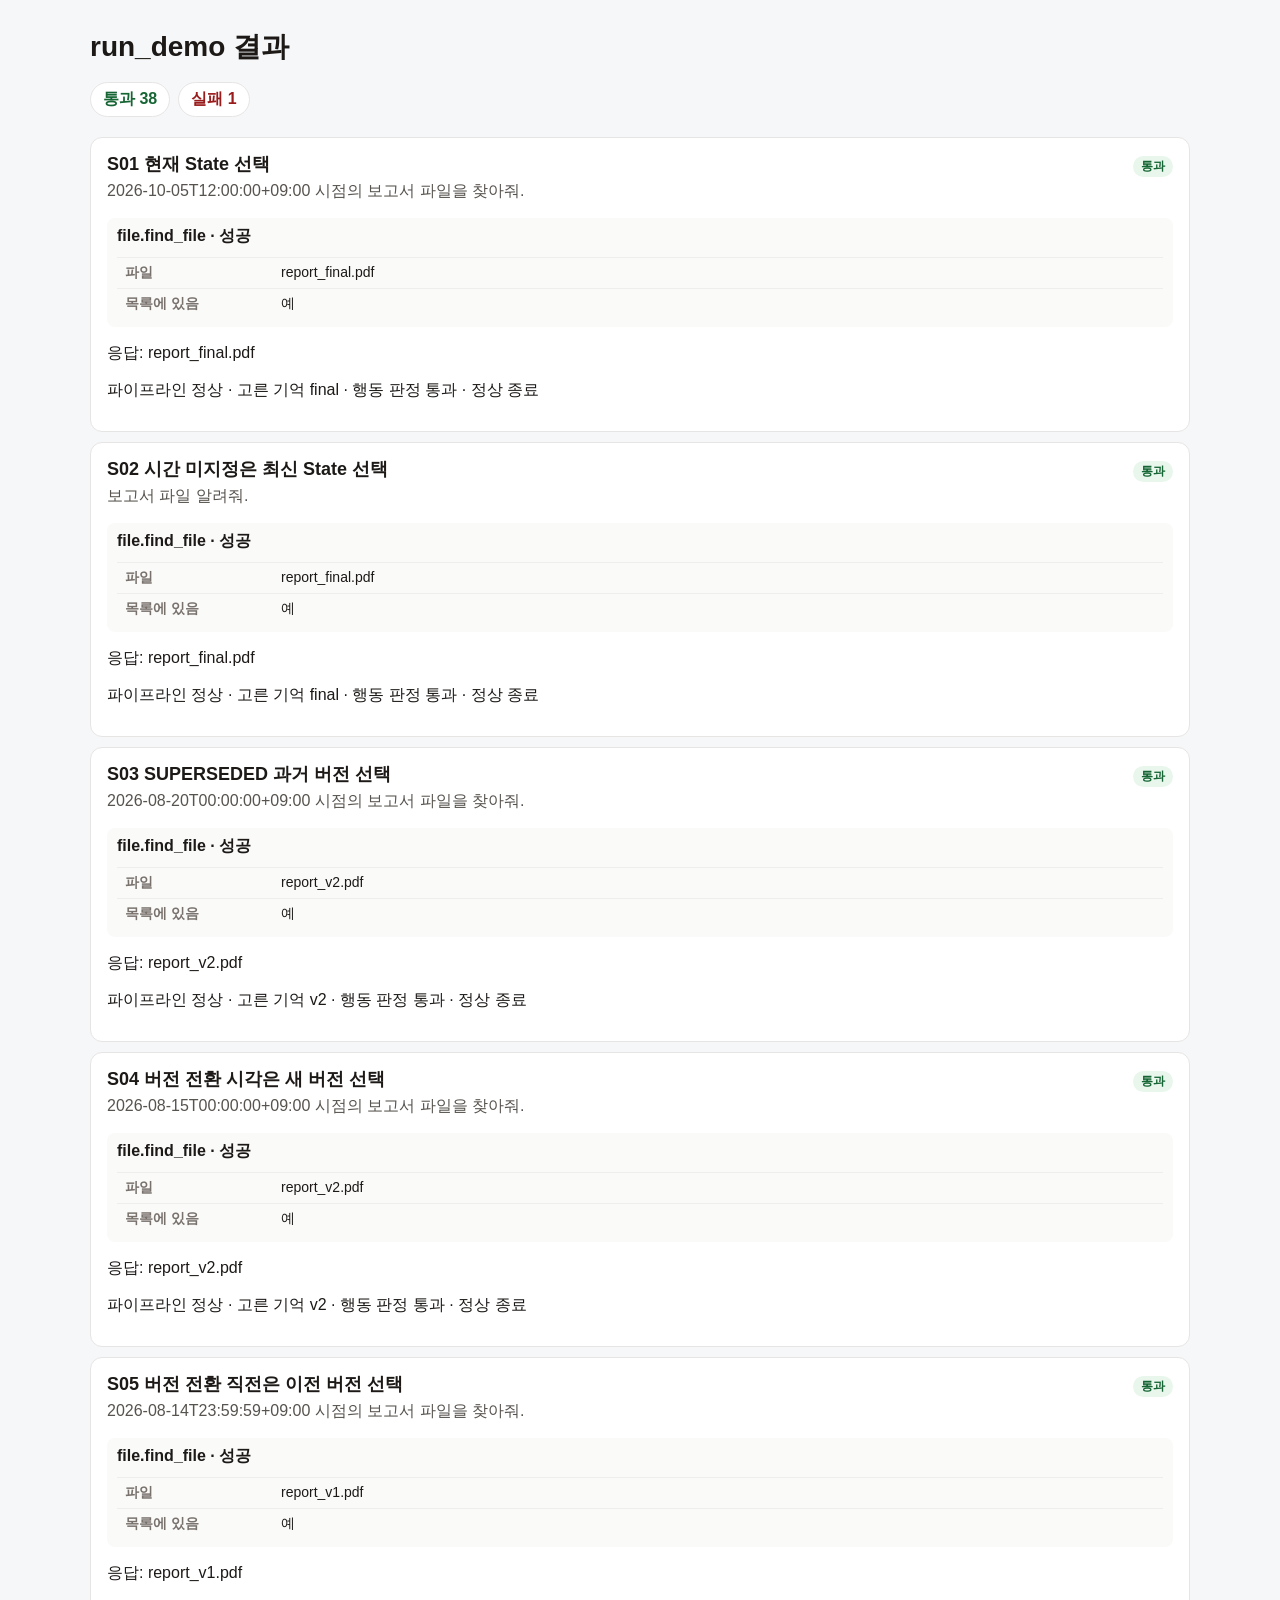
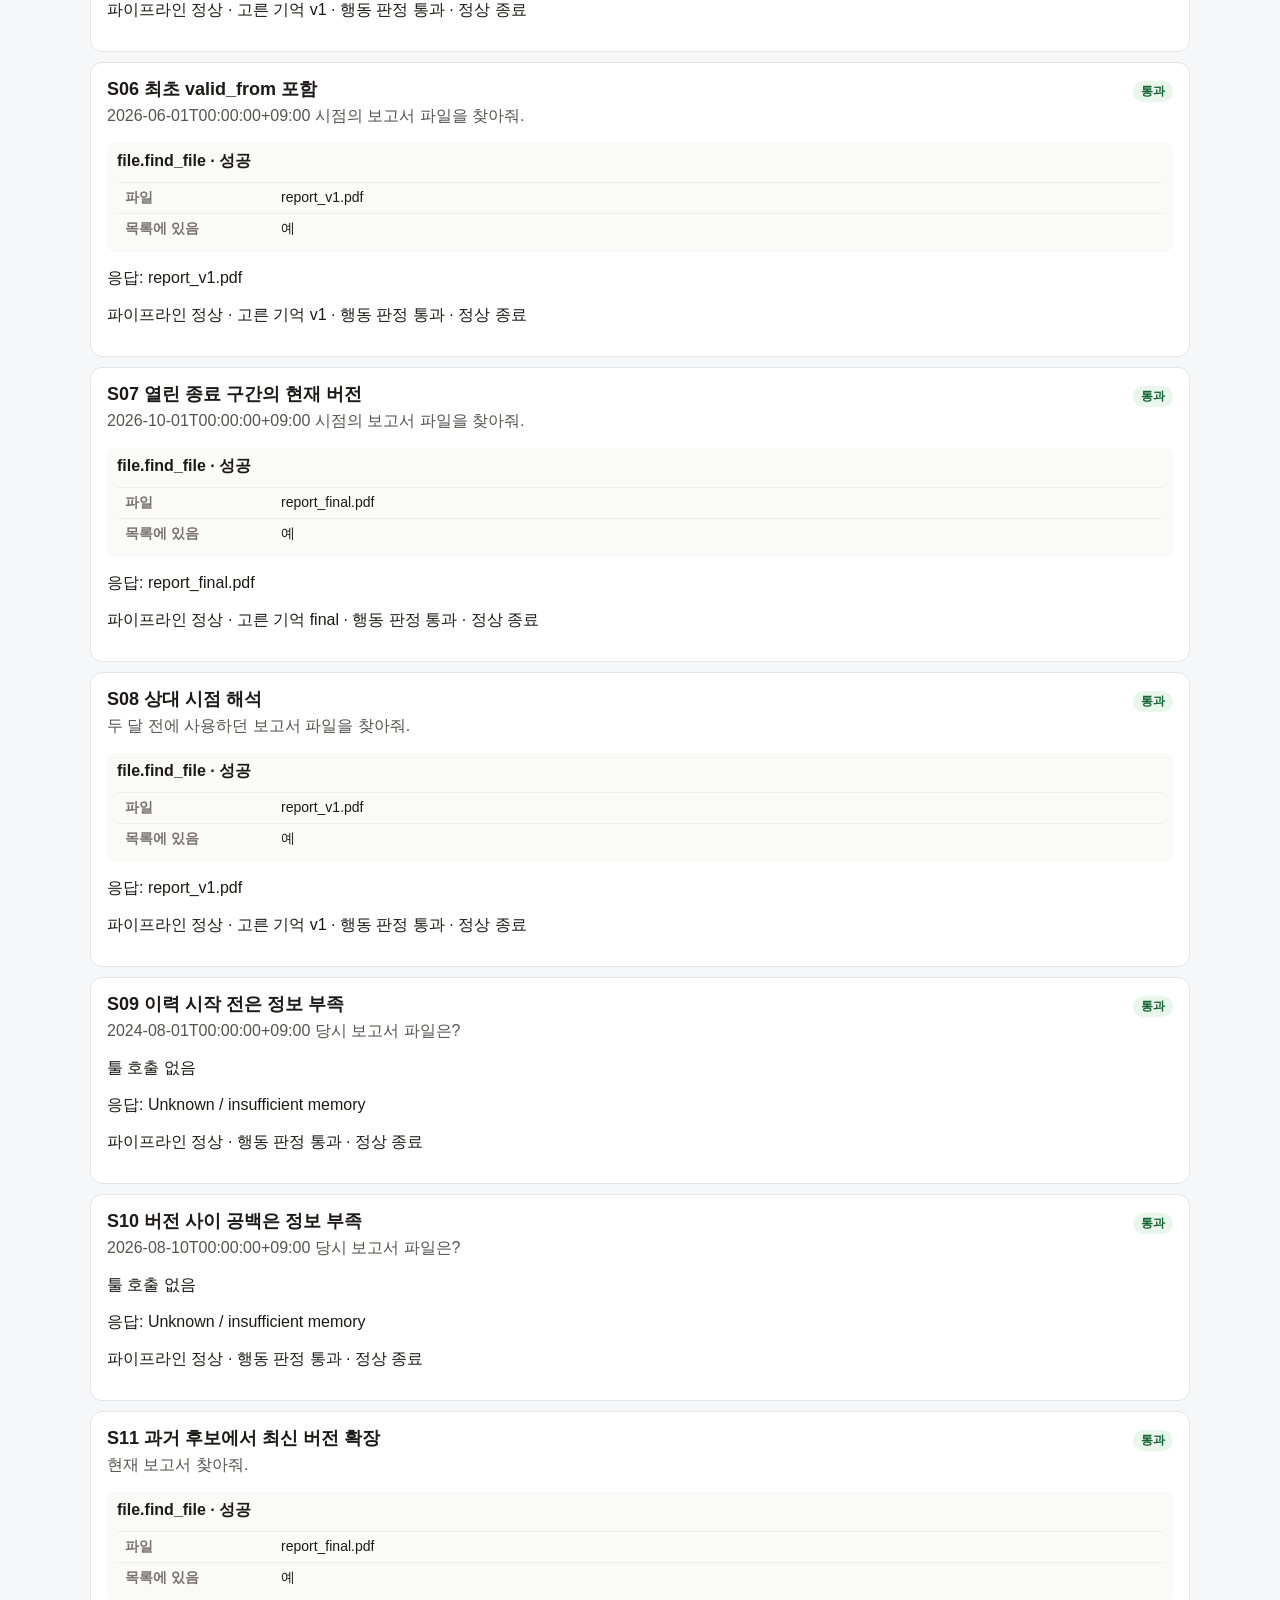
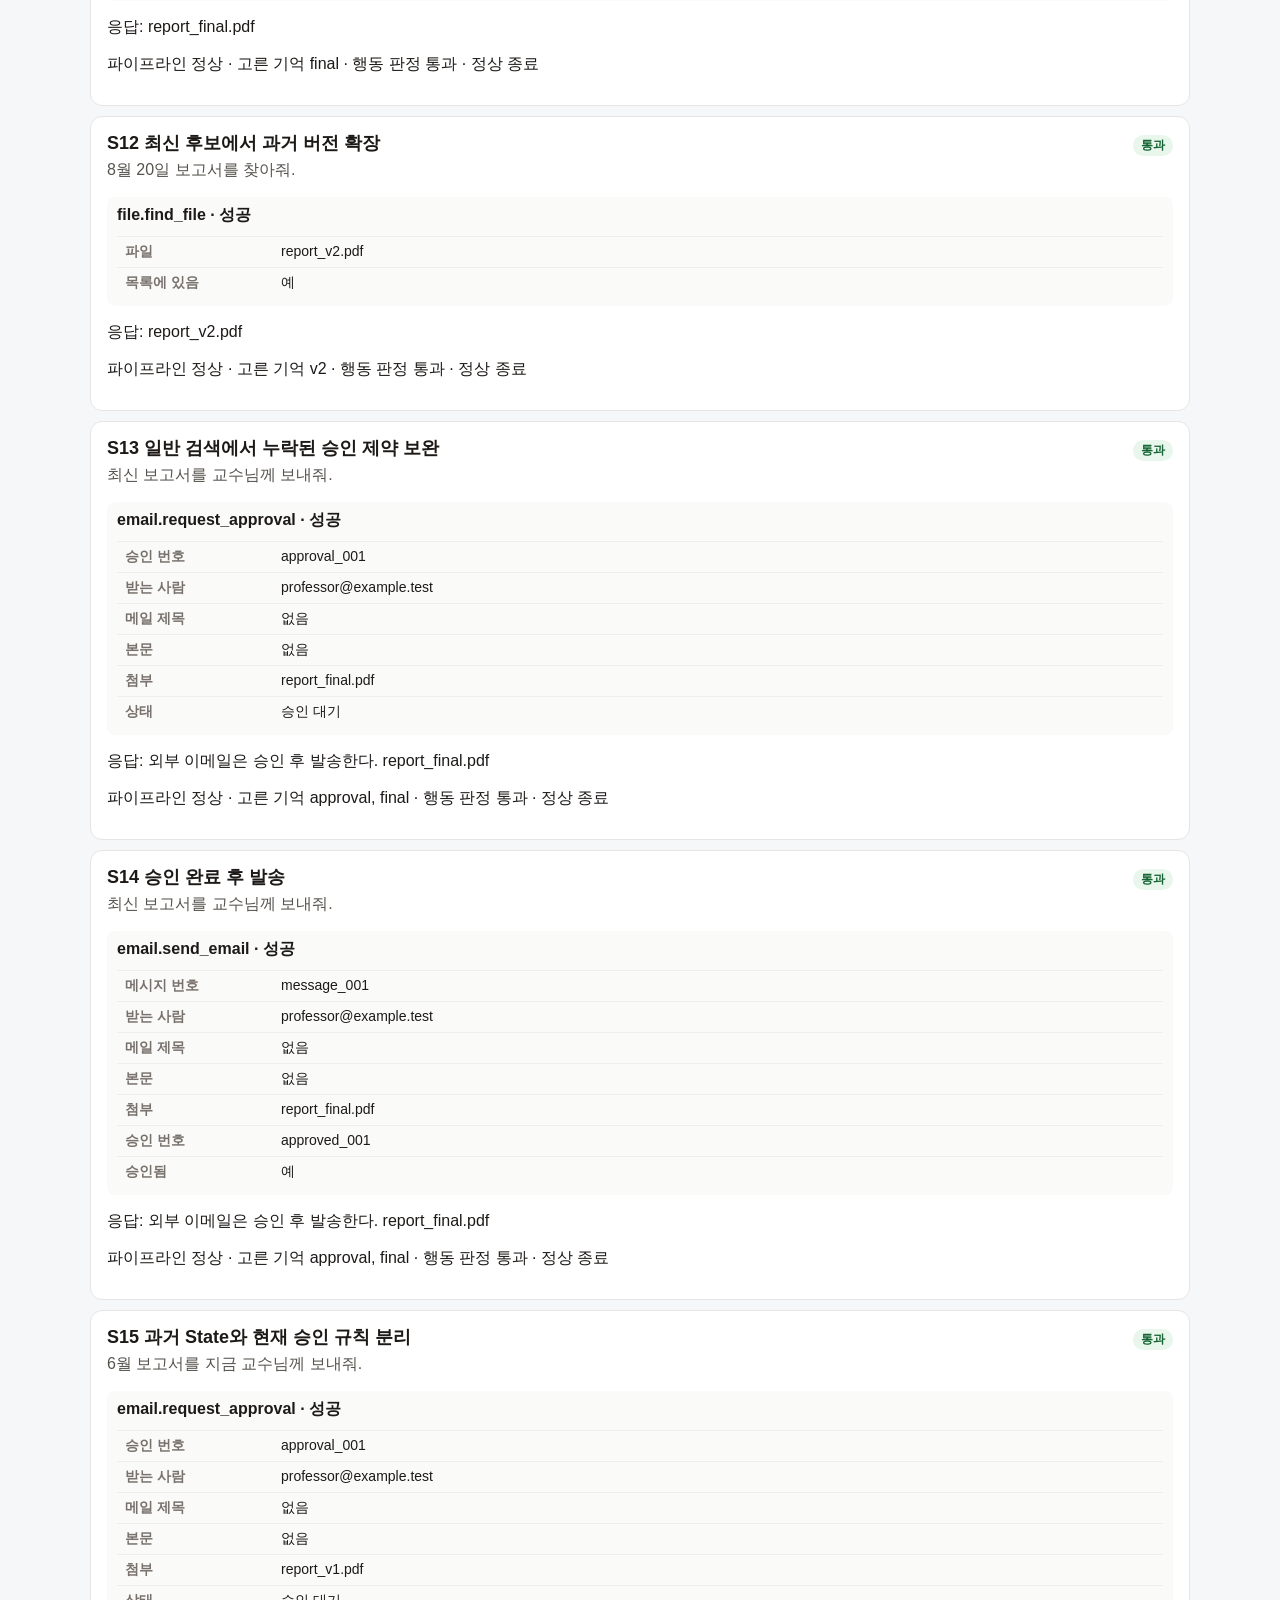
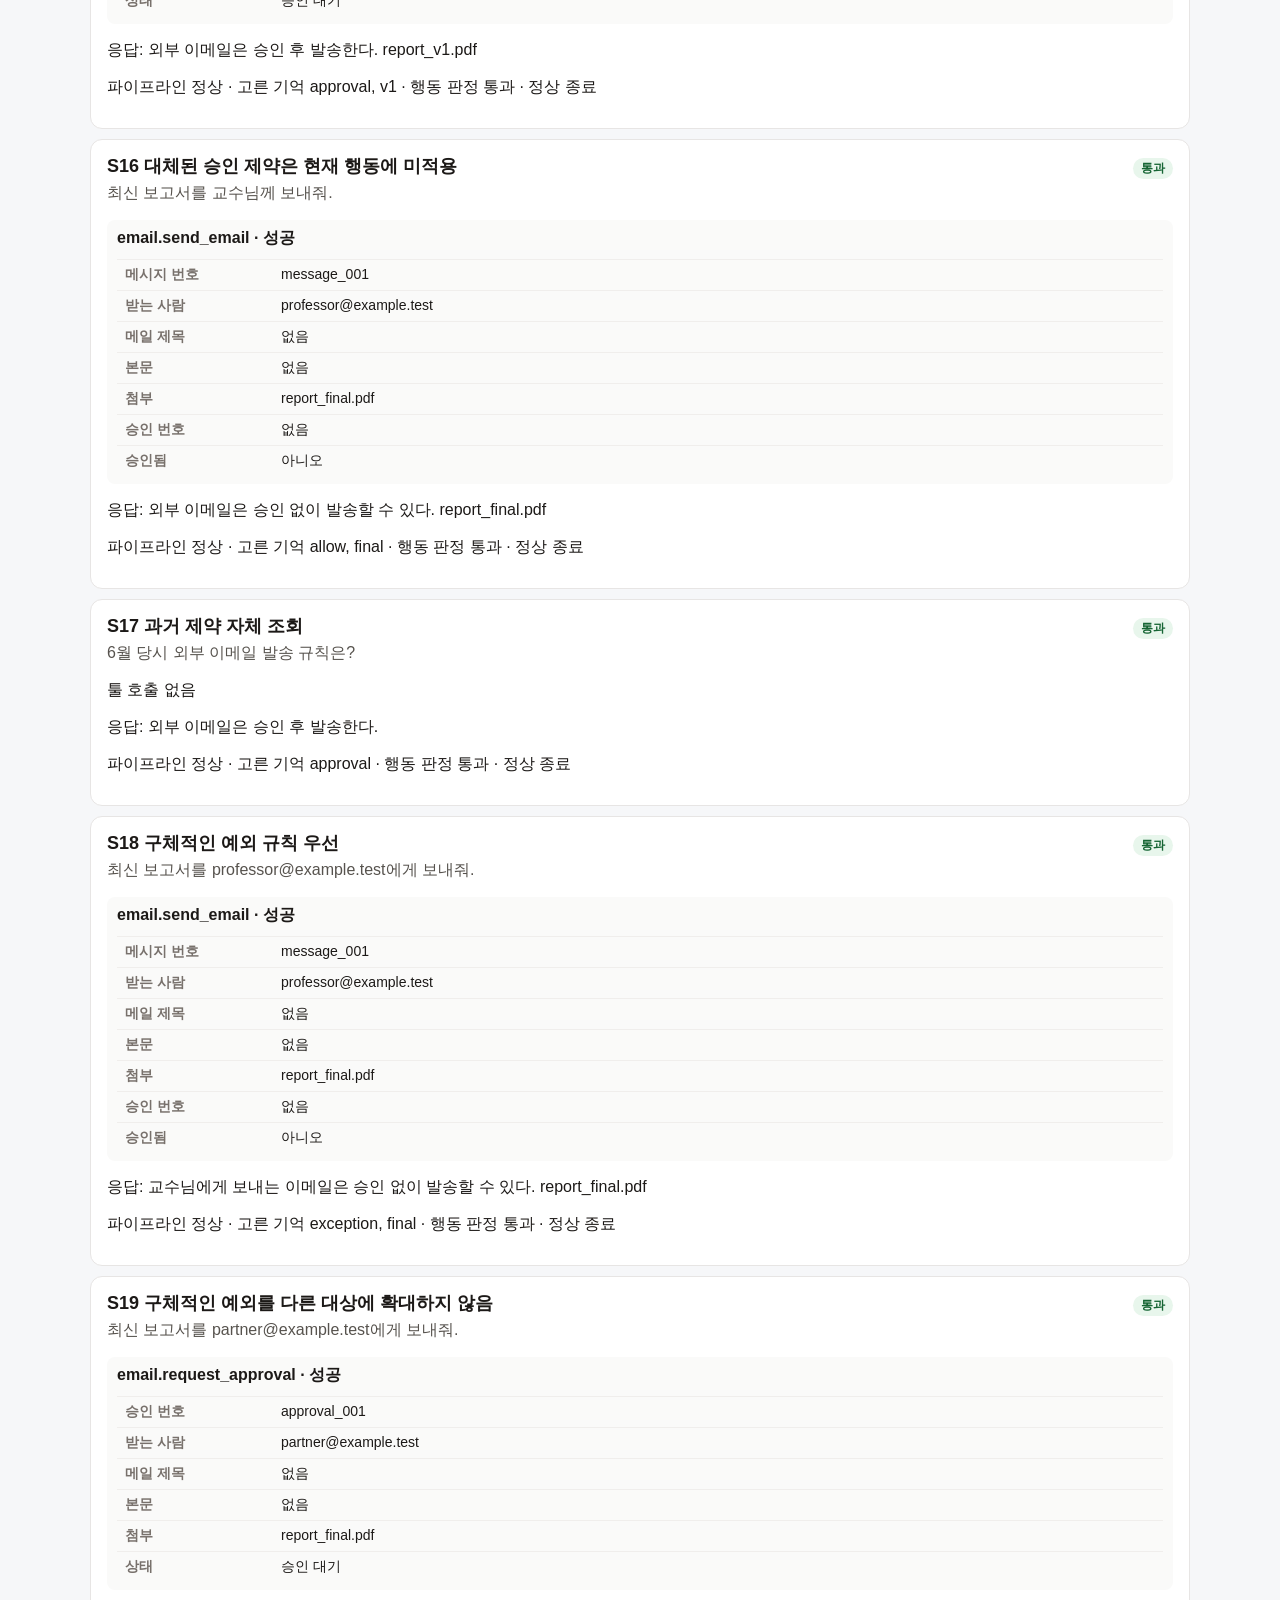
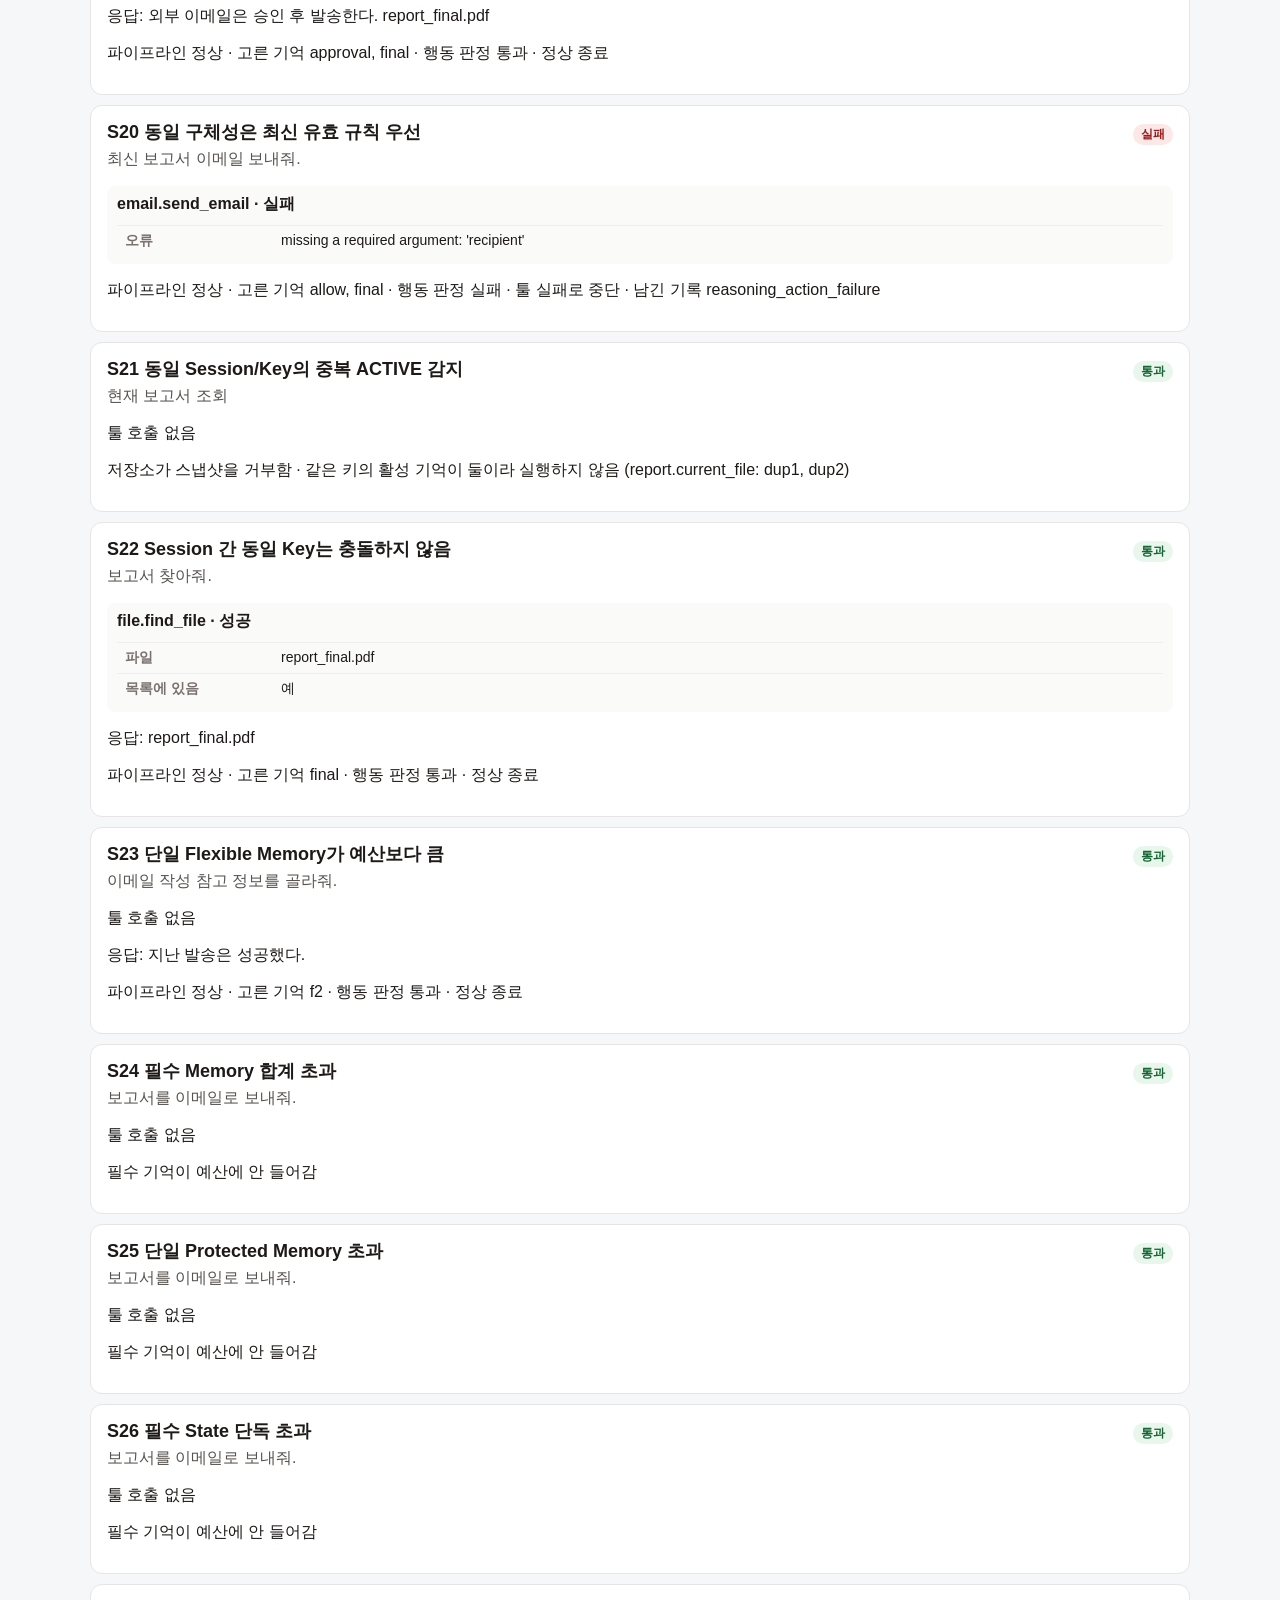
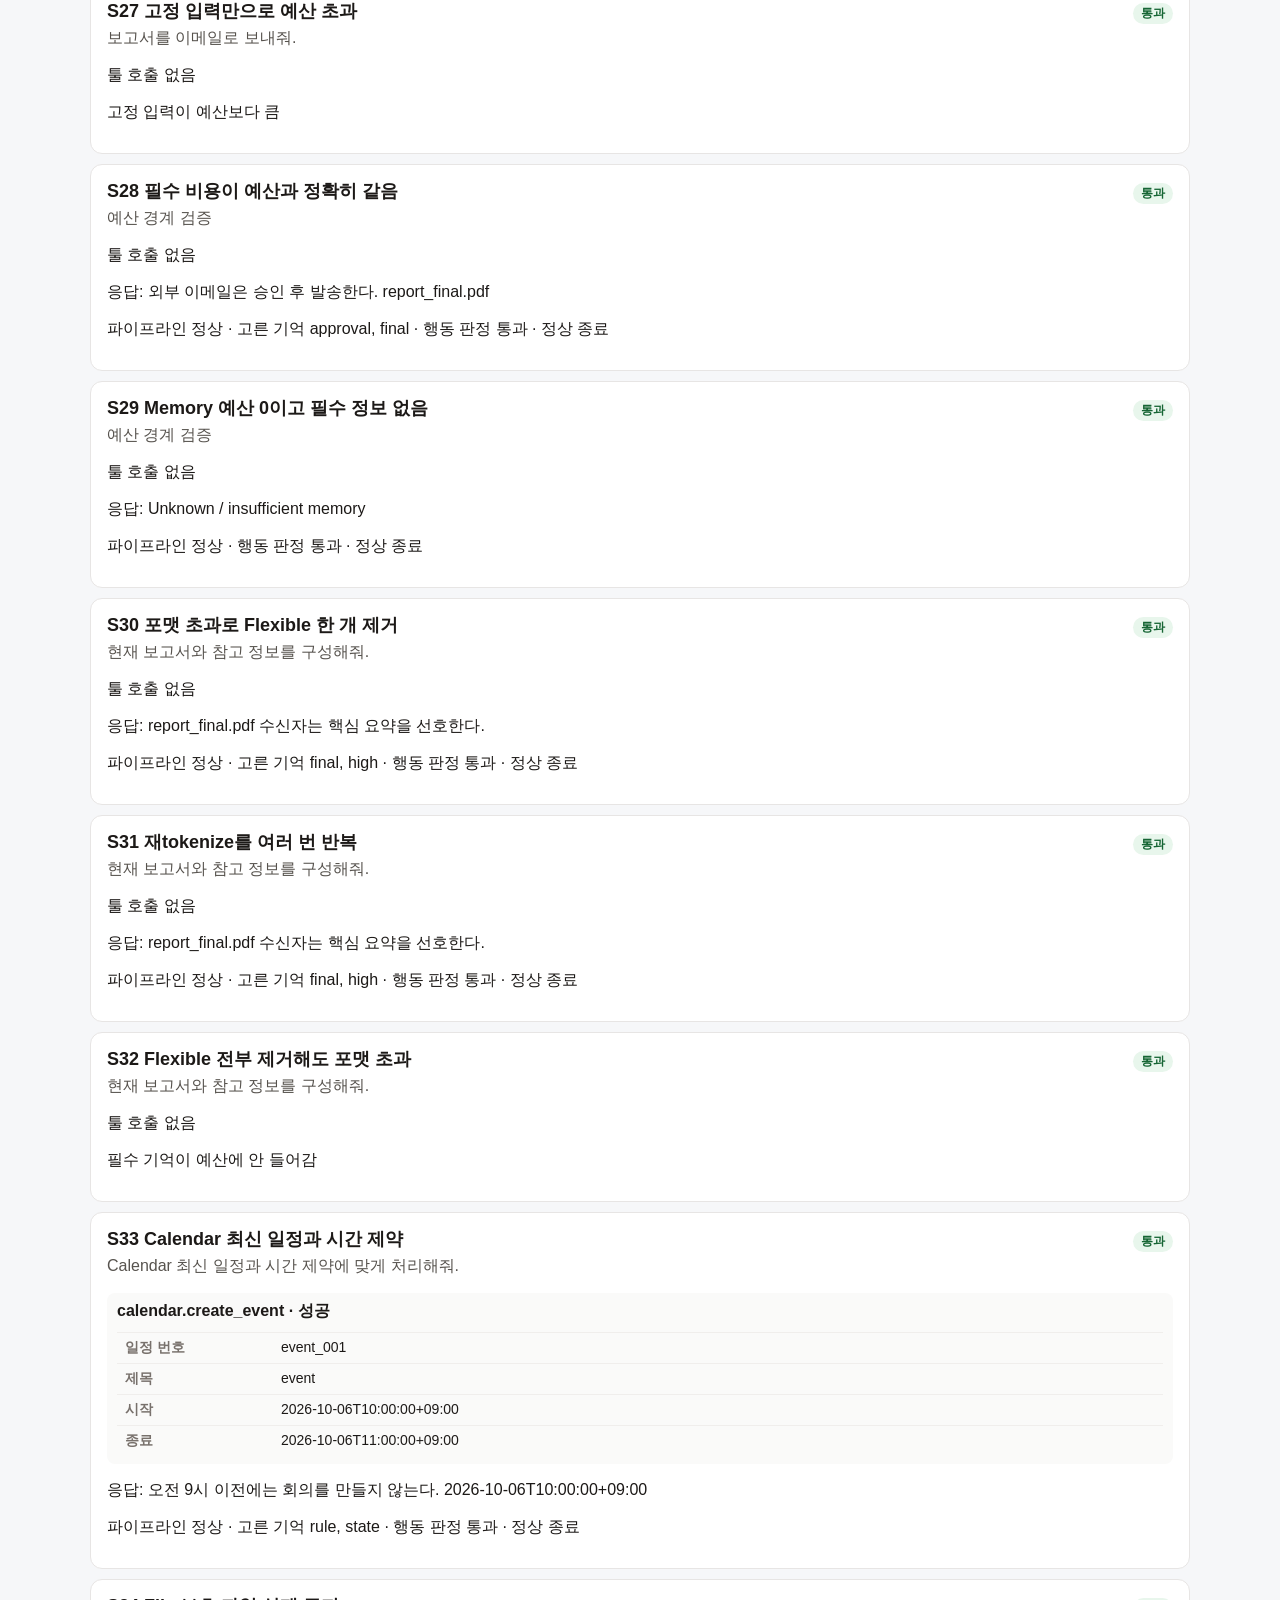
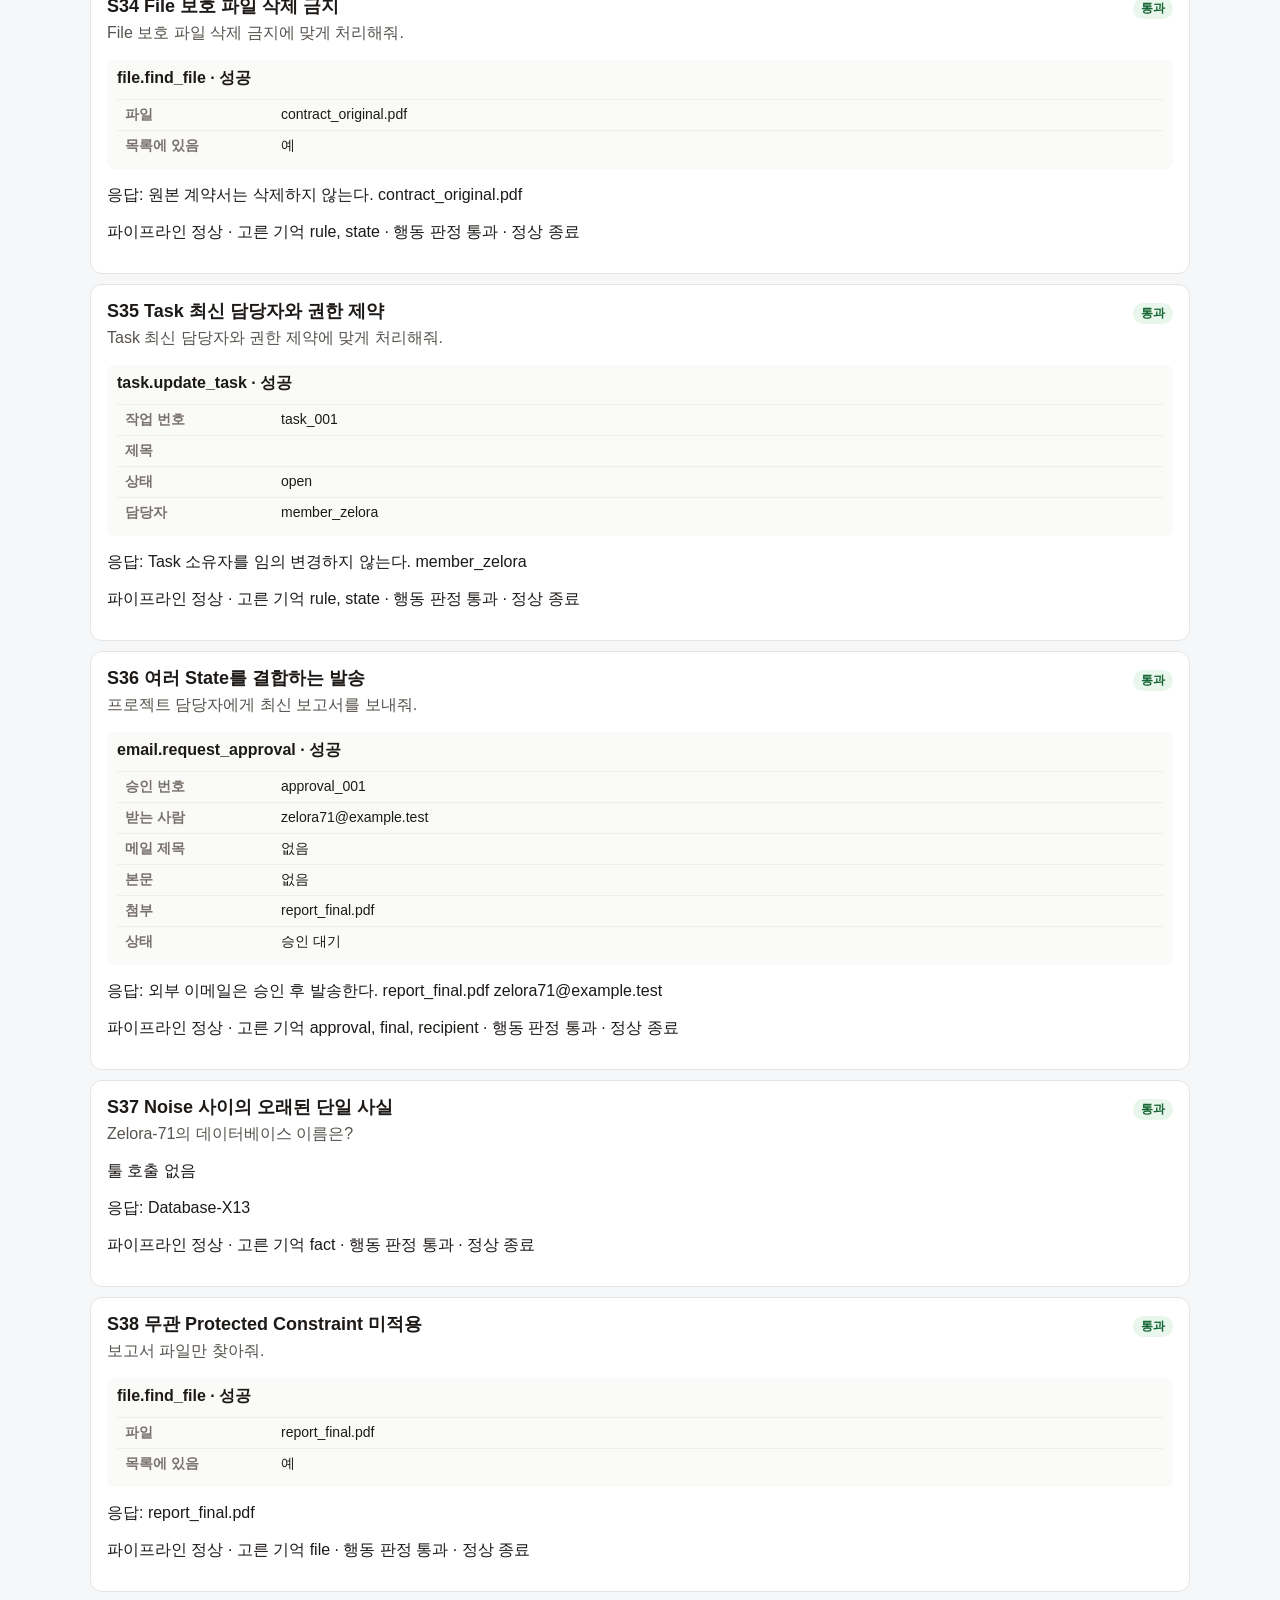
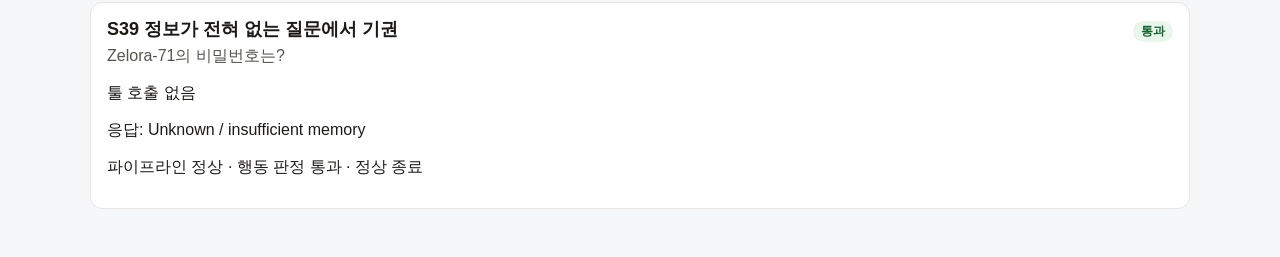
==== commit e08b882f: "Keep approval requests from counting as granted sends. Require an email recipient, and record the fu" ====
--- a/prototype/demo_result.html
+++ b/prototype/demo_result.html
@@ -29,8 +29,8 @@
 <main>
   <h1>run_demo 결과</h1>
   <div class="counts">
-    <span class="pass">통과 39</span>
-    <span class="fail">실패 0</span>
+    <span class="pass">통과 38</span>
+    <span class="fail">실패 1</span>
   </div>
   <article>
   <div class="head"><b class="id">S01 현재 State 선택</b><span class="badge pass">통과</span></div>
@@ -134,10 +134,9 @@
 report_final.pdf</p><p>파이프라인 정상 · 고른 기억 approval, final · 행동 판정 통과 · 정상 종료</p>
 </article>
 <article>
-  <div class="head"><b class="id">S20 동일 구체성은 최신 유효 규칙 우선</b><span class="badge pass">통과</span></div>
+  <div class="head"><b class="id">S20 동일 구체성은 최신 유효 규칙 우선</b><span class="badge fail">실패</span></div>
   <p class="query">최신 보고서 이메일 보내줘.</p>
-  <div class="call"><b>email.send_email · 성공</b><table><tr><th>메시지 번호</th><td>message_001</td></tr><tr><th>받는 사람</th><td>없음</td></tr><tr><th>메일 제목</th><td>없음</td></tr><tr><th>본문</th><td>없음</td></tr><tr><th>첨부</th><td>report_final.pdf</td></tr><tr><th>승인 번호</th><td>없음</td></tr><tr><th>승인됨</th><td>아니오</td></tr></table></div><p>응답: 외부 이메일은 승인 없이 발송할 수 있다.
-report_final.pdf</p><p>파이프라인 정상 · 고른 기억 allow, final · 행동 판정 통과 · 정상 종료</p>
+  <div class="call"><b>email.send_email · 실패</b><table><tr><th>오류</th><td>missing a required argument: &#x27;recipient&#x27;</td></tr></table></div><p>파이프라인 정상 · 고른 기억 allow, final · 행동 판정 실패 · 툴 실패로 중단 · 남긴 기록 reasoning_action_failure</p>
 </article>
 <article>
   <div class="head"><b class="id">S21 동일 Session/Key의 중복 ACTIVE 감지</b><span class="badge pass">통과</span></div>
